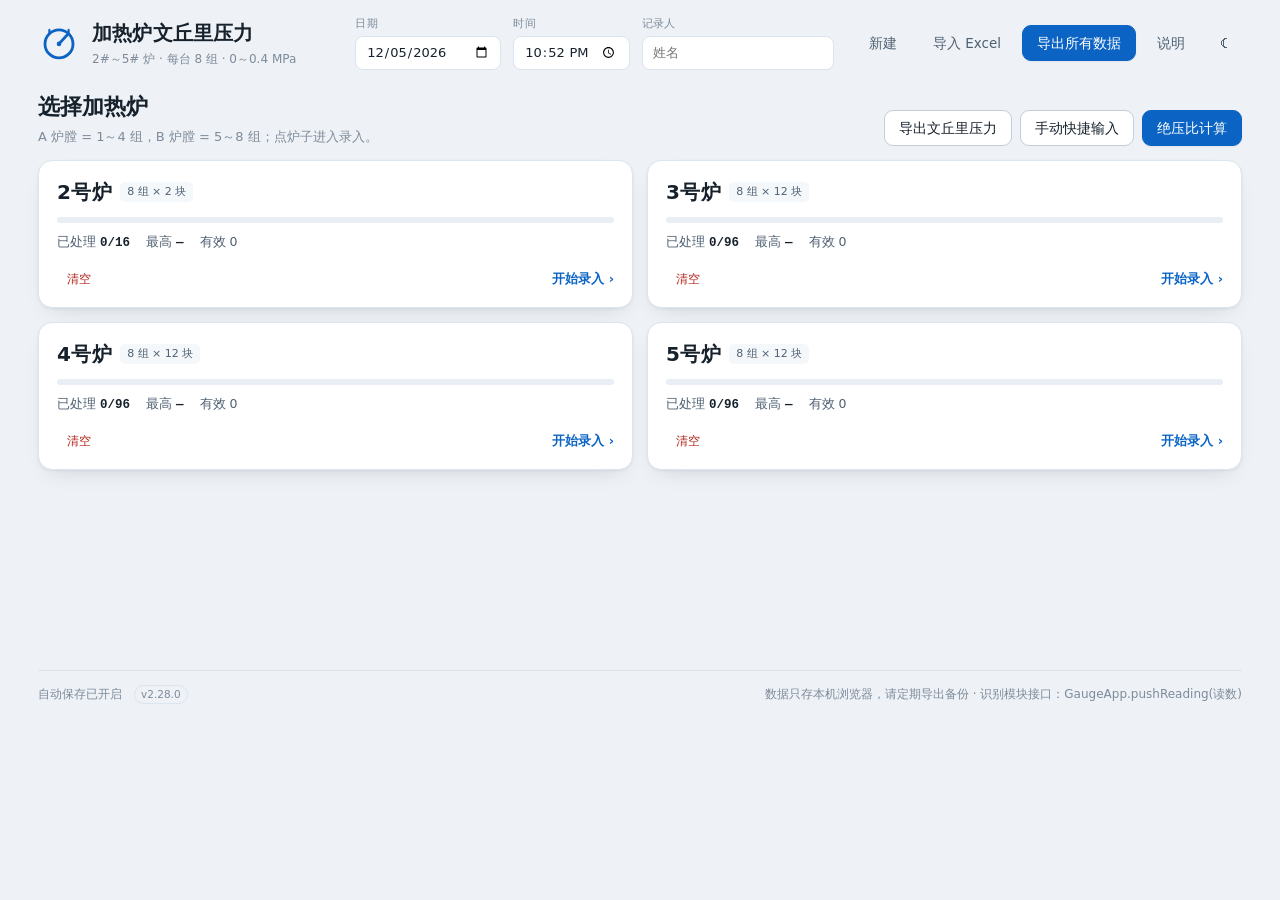
==== index.html @ 60aae608 "fix: 导出和绝压比只包含勾选炉子" ====
<!doctype html>
<html lang="zh-CN" data-theme="light">
<head>
<meta charset="utf-8">
<meta name="viewport" content="width=device-width, initial-scale=1, viewport-fit=cover">
<meta name="color-scheme" content="light dark">
<meta name="theme-color" content="#0b64c4">
<meta name="mobile-web-app-capable" content="yes">
<meta name="apple-mobile-web-app-capable" content="yes">
<meta name="apple-mobile-web-app-status-bar-style" content="default">
<meta name="apple-mobile-web-app-title" content="读表">
<title>加热炉文丘里压力 · 快捷读数</title>
<link rel="icon" href="data:image/svg+xml,%3Csvg xmlns='http://www.w3.org/2000/svg' viewBox='0 0 48 48'%3E%3Ccircle cx='24' cy='25' r='16' fill='%23f4f7fb' stroke='%230b64c4' stroke-width='3'/%3E%3Cpath d='M24 25l9-11' stroke='%230b64c4' stroke-width='3' stroke-linecap='round'/%3E%3Ccircle cx='24' cy='25' r='2.6' fill='%230b64c4'/%3E%3C/svg%3E">
<link rel="manifest" href="manifest.webmanifest">
<link rel="apple-touch-icon" href="icons/apple-touch-icon.png">
<script>
window.addEventListener('beforeinstallprompt', function (e) {
  e.preventDefault();
  window.__hvpInstallPrompt = e;
});
</script>
<link rel="stylesheet" href="assets/styles.css?v=2.28.0">
</head>
<body>

<div class="app-shell">

  <header class="topbar">
    <div class="brand">
      <svg class="brand-mark" viewBox="0 0 48 48" aria-hidden="true">
        <circle cx="24" cy="25" r="16" fill="none" stroke="currentColor" stroke-width="3.2"/>
        <path d="M24 25 L33.5 14.5" stroke="currentColor" stroke-width="3.2" stroke-linecap="round"/>
        <circle cx="24" cy="25" r="2.6" fill="currentColor"/>
        <path d="M13 9 v4 M35 9 v4" stroke="currentColor" stroke-width="2.4" stroke-linecap="round"/>
      </svg>
      <div class="brand-text">
        <h1>加热炉文丘里压力</h1>
        <p class="brand-sub">2#～5# 炉 · 每台 8 组 · 0～0.4 MPa</p>
      </div>
    </div>

    <div class="meta-fields">
      <label class="field">
        <span>日期</span>
        <input id="metaDate" type="date">
      </label>
      <label class="field">
        <span>时间</span>
        <input id="metaTime" type="time">
      </label>
      <label class="field">
        <span>记录人</span>
        <input id="metaOperator" type="text" placeholder="姓名" maxlength="40" autocomplete="off">
      </label>
    </div>

    <div class="topbar-actions">
      <button class="btn ghost" id="btnNew" type="button">新建</button>
      <button class="btn ghost" id="btnImport" type="button">导入 Excel</button>
      <button class="btn primary" id="btnExport" type="button">导出所有数据</button>
      <button class="btn ghost" id="btnHelp" type="button">说明</button>
      <button class="icon-btn" id="btnTheme" type="button" title="切换深色/浅色">☾</button>
    </div>
  </header>

  <main id="view" class="view"></main>

  <footer class="foot">
    <span id="saveHint">自动保存已开启</span>
    <span class="foot-version" id="appVersion">v2.28.0</span>
    <span class="foot-note">数据只存本机浏览器，请定期导出备份 · 识别模块接口：GaugeApp.pushReading(读数)</span>
  </footer>

</div>

<div id="toasts" class="toasts" aria-live="polite"></div>

<!-- 导出文丘里压力（方式1） -->
<dialog id="dlgExport" class="dialog dialog-wide">
  <form method="dialog">
    <header class="dialog-head">
      <h2>导出文丘里压力</h2>
      <button class="icon-btn" type="button" data-close="dlgExport" aria-label="关闭">✕</button>
    </header>
    <div class="dialog-body">
      <p class="hint" id="exportHint"></p>
      <pre class="export-preview" id="exportPreview" tabindex="-1" autofocus></pre>
      <p class="hint" id="exportNote"></p>
    </div>
    <footer class="dialog-foot">
      <button class="btn ghost left" type="button" id="btnOpenRatio">绝压比计算 ›</button>
      <button class="btn" type="button" id="btnCopyExport">复制</button>
      <button class="btn primary" type="button" id="btnDownloadExport">下载 .txt</button>
    </footer>
  </form>
</dialog>

<!-- 导出所有数据 -->
<dialog id="dlgExportAll" class="dialog dialog-wide">
  <form method="dialog">
    <header class="dialog-head">
      <h2>导出所有数据</h2>
      <button class="icon-btn" type="button" data-close="dlgExportAll" aria-label="关闭">✕</button>
    </header>
    <div class="dialog-body">
      <p class="hint">Excel 文件（.xlsx）：所有数据在一张表，每台炉一块、一组一行；组最高值加粗、剔除读数划线；每台炉附 A/B 集合管压力，最大绝压比注明第几组第几块。</p>
      <div id="exportAllSummary" class="export-summary" tabindex="-1" autofocus></div>
      <p class="hint" id="exportAllNote"></p>
    </div>
    <footer class="dialog-foot">
      <button class="btn ghost left" type="button" id="btnExportAllRatio">绝压比计算 ›</button>
      <button class="btn" type="button" data-close="dlgExportAll">关闭</button>
      <button class="btn primary" type="button" id="btnDownloadExportAll">下载 .xlsx</button>
    </footer>
  </form>
</dialog>

<!-- 识别结果填入 -->
<dialog id="dlgFill" class="dialog">
  <form method="dialog">
    <header class="dialog-head">
      <h2 id="fillTitle">识别结果填入</h2>
      <button class="icon-btn" type="button" data-close="dlgFill" aria-label="关闭">✕</button>
    </header>
    <div class="dialog-body">
      <p class="hint">识别模块每识别到一个读数，会自动填入下一个空位。这里也可以手动粘贴一批识别结果：每行一个，或用空格 / 逗号分隔。</p>
      <textarea id="fillText" class="textarea" rows="7" spellcheck="false" placeholder="0.170&#10;0.148&#10;0.148"></textarea>
      <label class="check"><input type="checkbox" id="fillAdvance" checked> 本组填满后自动进入下一组</label>
    </div>
    <footer class="dialog-foot">
      <button class="btn" type="button" data-close="dlgFill">取消</button>
      <button class="btn primary" type="button" id="btnFill">填入</button>
    </footer>
  </form>
</dialog>

<!-- 说明 -->
<dialog id="dlgHelp" class="dialog">
  <form method="dialog">
    <header class="dialog-head">
      <h2>使用说明</h2>
      <button class="icon-btn" type="button" data-close="dlgHelp" aria-label="关闭">✕</button>
    </header>
    <div class="dialog-body help-body">
      <h3>流程</h3>
      <ul>
        <li>顶部填日期、时间、记录人；首页选炉子（2# / 3# / 4# / 5#）→ 逐组录入 → 「下一组」→「完成本炉」回主界面。</li>
        <li>2#～5# 炉都录完后，回主界面点「<b>绝压比计算</b>」，填集合管压力生成方式2。</li>
        <li>每台炉卡片左下角有「<b>清空</b>」，只清空这一台炉的读数。</li>
        <li>每台炉 8 组：<b>第 1～4 组 = A 炉膛</b>，<b>第 5～8 组 = B 炉膛</b>。右上角可切换「整台 / A炉膛 / B炉膛」，只测半台时选 A 或 B。</li>
        <li>2号炉每组 2 块表（每行一组）；3/4/5号炉每组 12 块表（每行 6 块，两行一组）。</li>
      </ul>
      <h3>录入</h3>
      <ul>
        <li>单炉页隐藏顶部栏：第一行只显示炉号和炉膛选择，第二行是加宽的返回主界面按钮；手机从页面中间向右划也能返回。</li>
        <li>单炉页主区域是相机实时画面；手机浏览器需要 HTTPS，没权限时点「打开相机」重试。</li>
        <li>进炉子页默认暂停，点中间大按钮「开始识别」后才接收识别读数；再点变成「暂停识别」。</li>
        <li>指定起点：点下面组内任意一块表，再点「开始识别」，就从这块开始；识别中点击某格会自动暂停。</li>
        <li>「上一组 / 下一组」在大按钮两侧；下一行是「跳过（送检）」和「剔除本块」。</li>
        <li><b>日常快捷更新（视觉识别备用）</b>：首页「手动快捷输入」→ 导入页粘贴方式1并解析，或「不导入，直接手动」→ 选炉页始终显示全部 2/3/4/5 号炉，每台有「导出/算绝压比」勾选框和整台/A/B 范围，未勾选不应用、不导出、不进绝压比，没输入行不写入；已导入的正常显示、未导入的虚线显示但也能点 → 单炉页一次改一组，顶部始终可选「整台/A炉膛/B炉膛」，点「下一组」；选炉页应用按钮下方有「导出文丘里压力」「返回主界面」「计算绝压比」；未导入的每组默认 1#、第一组 0.000，没改过的组跟随最近改过的那组；导入半台切整台时，空白组也跟随最近改过的组，被跟随的组会写回；位号和读数用大箭头调，位号旁有滑杆可快速拖动，位号到 1# 按↓回最大，读数到 0.000 按↓按位循环（千分位 0→9 等）；可开「反向输入」；最后「应用到本炉」。只更新最高表，其他表读数保留。</li>
        <li>点格子输入读数；<b>回车</b>跳到下一块，<b>方向键</b>按位置跳格，<b>X</b> 剔除当前读数，<b>Esc</b> 退出输入框。</li>
        <li>读数支持全角数字、带单位（0.170 MPa）、逗号小数点。</li>
        <li>识别模块识别到一个读数就调用一次 <code>GaugeApp.pushReading(0.170)</code>，会顺序填入当前识别位置；也可以点「识别填入」粘贴一批结果。</li>
        <li>「剔除」的读数不参与最高值，原始值仍保留在本机 JSON 中。</li>
        <li><b>表被送检</b>：点「跳过（送检）」或格子右下「送」，该表标记为送检，不参与最高值/绝压比；点「送」可恢复。</li>
        <li><b>反向读取</b>：点底部的「方向：正序/倒序」，整台炉按 组8→1、组内 12#→1# 识别。</li>
        <li><b>现场排表/换表</b>：点「暂停识别」，换好表后点下面那一块表，再点「开始识别」，就从这块开始。</li>
      </ul>
      <h3>绝压比计算</h3>
      <ul>
        <li>正常流程：先把所有炉子的文丘里读数录完，再去操作室看集合管压力。</li>
        <li>主界面点「绝压比计算」，会自动载入当前读数；也可以粘贴方式1文本（老记录/别人发来的）。</li>
        <li>粘贴的炉膛标题支持简写：<code>4号炉A</code>、<code>4号炉 A</code>、<code>4号炉A炉膛</code>、<code>4号炉B侧</code> 都能识别。</li>
        <li>A、B 炉膛各填一个集合管压力（MPa）；绝压比 =（单炉膛最高 + 大气压）/（集合管压力 + 大气压），大气压取 <b>0.1 MPa</b>。</li>
        <li>两个炉膛取较大者作为「最大绝压比」，并标出最高读数所在的组，生成方式2。</li>
      </ul>
      <h3>导出</h3>
      <ul>
        <li><b>导出文丘里压力（方式1）</b>：每台炉一个标题（半台带 A/B炉膛），每组一行「最高值表号 最高值」。</li>
        <li><b>导出所有数据</b>（顶栏）：Excel（.xlsx），所有数据一张表，每台炉一块、一组一行；组最高值加粗、剔除划线、送检写「送检」；每台炉附 A/B 集合管压力，最大绝压比注明第几组第几块。</li>
        <li><b>方式2</b>：在「绝压比计算」页面生成，①～⑧ 圈号 + &lt;表号&gt;读数 + A/B集合管压力，最后一行「最大绝压比 ⑤ 0.84375」。</li>
        <li>只导出有读数的炉子；空组在方式1里显示为 <code>- -</code>。</li>
      </ul>
      <h3>安装到桌面</h3>
      <ul>
        <li>手机 Chrome 打开线上地址 <code>https://hanhaicangnan99.github.io/heater-venturi-reader/</code>，点首页「安装到桌面」，或浏览器右上角 ⋮ → 安装应用 / 添加到主屏幕。</li>
        <li>iPhone / iPad 用 Safari 打开，点底部分享按钮 → 添加到主屏幕。</li>
        <li>装好后桌面出现「读表」图标，全屏打开、没有地址栏；页面已缓存，断网也能打开已缓存部分。</li>
      </ul>
      <h3>手机打开</h3>
      <ul>
        <li>手机只传一个文件：用 <code>读表软件_手机版.html</code>，CSS/JS 已内联；只传 <code>index.html</code> 会缺 <code>js/</code>、<code>assets/</code>，页面会空白或没样式。</li>
        <li>直接打开本地文件时，录入、导入导出、绝压比计算都能用；手机浏览器不允许 <code>file://</code> 调用摄像头。</li>
        <li>要实时相机：页面必须在 <code>https://</code> 开头的网址下；<code>file://</code> 和 <code>http://192.168…</code> 都不允许调用摄像头。可把单文件放到 GitHub Pages / Netlify / 公司 HTTPS 服务器，或用 App 包壳；不要用微信/QQ 的文件预览打开。</li>
        <li>如果还显示旧界面：打开 <code>https://hanhaicangnan99.github.io/heater-venturi-reader/?v=2.28.0</code> 一次，或清除站点缓存；页脚会显示当前版本 <code>v2.28.0</code>。</li>
      </ul>
      <h3>数据</h3>
      <ul>
        <li>每次修改自动保存在本机浏览器；换电脑/清缓存前请「导出所有数据」Excel 或「导出文丘里压力」文本备份。</li>
        <li>「导入 Excel」可把导出的 .xlsx 读回来，恢复读数、剔除、送检、集合管压力和日期时间；旧 JSON 备份也兼容。</li>
        <li>整个页面离线运行，不上传任何数据。</li>
      </ul>
    </div>
    <footer class="dialog-foot">
      <button class="btn primary" type="button" data-close="dlgHelp">知道了</button>
    </footer>
  </form>
</dialog>

<input type="file" id="fileInput" accept=".xlsx,application/vnd.openxmlformats-officedocument.spreadsheetml.sheet,.json,application/json" hidden>

<script src="js/core.js?v=2.28.0"></script>
<script src="js/xlsx-lite.js?v=2.28.0"></script>
<script src="js/xlsx-read.js?v=2.28.0"></script>
<script src="js/app.js?v=2.28.0"></script>
</body>
</html>
---- assets/styles.css ----
/* ==========================================================================
   加热炉文丘里压力 · 样式
   浅色 / 深色、桌面 / 手机
   ========================================================================== */

:root {
  --bg: #eef1f5;
  --surface: #ffffff;
  --surface-2: #f5f8fb;
  --surface-3: #e9eef4;
  --line: #dce4ed;
  --line-strong: #c3cedb;
  --text: #16212c;
  --text-2: #4f6072;
  --muted: #7d8b9b;
  --brand: #0b64c4;
  --brand-dark: #0954a6;
  --brand-weak: #e8f1fc;
  --brand-ring: rgba(11, 100, 196, .18);
  --ok: #0f7a4d;
  --ok-weak: #e6f5ee;
  --warn: #a85a00;
  --warn-weak: #fdf1de;
  --danger: #b3261e;
  --danger-weak: #fdecea;
  --ex: #8b97a5;
  --shadow-sm: 0 1px 2px rgba(16, 32, 48, .05);
  --shadow: 0 1px 3px rgba(16, 32, 48, .06), 0 10px 24px -12px rgba(16, 32, 48, .16);
  --mono: ui-monospace, "Cascadia Mono", "SFMono-Regular", Consolas, "Liberation Mono", monospace;
  --sans: "Microsoft YaHei", "PingFang SC", "Hiragino Sans GB", "Noto Sans SC",
    "Source Han Sans SC", system-ui, -apple-system, "Segoe UI", Roboto, sans-serif;
}

[data-theme="dark"] {
  --bg: #0e151e;
  --surface: #172029;
  --surface-2: #1c2733;
  --surface-3: #22303f;
  --line: #2a3846;
  --line-strong: #3b4c5e;
  --text: #e8eef5;
  --text-2: #a9b8c8;
  --muted: #7f8fa2;
  --brand: #4a9bf0;
  --brand-dark: #2f86e0;
  --brand-weak: #16283c;
  --brand-ring: rgba(74, 155, 240, .25);
  --ok: #3ec28a;
  --ok-weak: #12301f;
  --warn: #f0a94a;
  --warn-weak: #33250f;
  --danger: #f06a60;
  --danger-weak: #361715;
  --ex: #6f7d8c;
  --shadow-sm: 0 1px 2px rgba(0, 0, 0, .3);
  --shadow: 0 1px 3px rgba(0, 0, 0, .4);
  color-scheme: dark;
}

* { box-sizing: border-box; }

html, body { margin: 0; padding: 0; }

body {
  background: var(--bg);
  color: var(--text);
  font-family: var(--sans);
  font-size: 14px;
  line-height: 1.5;
  -webkit-font-smoothing: antialiased;
}

[hidden] { display: none !important; }

:focus-visible { outline: 2px solid var(--brand); outline-offset: 2px; }

.app-shell {
  max-width: 1240px;
  margin: 0 auto;
  padding: 14px 18px 32px;
}

/* ---------------------------------------------------------------- 顶部 */

.topbar {
  display: flex;
  align-items: center;
  gap: 20px;
  flex-wrap: wrap;
  padding: 2px 0 14px;
}

.brand { display: flex; align-items: center; gap: 12px; }

.brand-mark { width: 42px; height: 42px; color: var(--brand); flex: none; }

.brand-text h1 {
  margin: 0;
  font-size: 20px;
  font-weight: 700;
  letter-spacing: .01em;
}

.brand-sub { margin: 2px 0 0; font-size: 12px; color: var(--muted); }

.meta-fields {
  display: flex;
  align-items: flex-end;
  gap: 12px;
  flex-wrap: wrap;
  margin-left: auto;
}

.field { display: flex; flex-direction: column; gap: 3px; min-width: 0; }

.field > span { font-size: 11px; color: var(--muted); letter-spacing: .02em; }

.field > input,
.field > select,
.field > textarea {
  height: 34px;
  padding: 0 10px;
  border: 1px solid var(--line);
  border-radius: 8px;
  background: var(--surface);
  color: var(--text);
  font: inherit;
  font-size: 13px;
  min-width: 0;
}

.field > input:focus,
.field > select:focus,
.field > textarea:focus {
  outline: none;
  border-color: var(--brand);
  box-shadow: 0 0 0 3px var(--brand-ring);
}

.topbar-actions { display: flex; align-items: center; gap: 6px; }

/* ---------------------------------------------------------------- 按钮 */

.btn {
  display: inline-flex;
  align-items: center;
  justify-content: center;
  gap: 6px;
  height: 36px;
  padding: 0 14px;
  border: 1px solid var(--line-strong);
  border-radius: 9px;
  background: var(--surface);
  color: var(--text);
  font: inherit;
  font-size: 13.5px;
  font-weight: 500;
  cursor: pointer;
  white-space: nowrap;
  transition: border-color .12s, background .12s, color .12s, transform .06s;
}

.btn:hover { border-color: var(--brand); color: var(--brand); }
.btn:active { transform: translateY(1px); }
.btn:disabled { opacity: .45; cursor: not-allowed; transform: none; }
.btn:disabled:hover { border-color: var(--line-strong); color: var(--text); }

.btn.primary {
  background: var(--brand);
  border-color: var(--brand);
  color: #fff;
  box-shadow: var(--shadow-sm);
}

.btn.primary:hover { background: var(--brand-dark); border-color: var(--brand-dark); color: #fff; }

.btn.ghost { border-color: transparent; background: transparent; color: var(--text-2); }

.btn.ghost:hover { background: var(--surface-2); color: var(--brand); }

.btn.install-btn { border-color: var(--brand); color: var(--brand); font-weight: 600; }

.btn.install-btn:hover { background: var(--brand-weak); border-color: var(--brand); color: var(--brand); }

.btn.danger-text { color: var(--danger); }
.btn.danger-text:hover { border-color: var(--danger); color: var(--danger); }

.btn.sm { height: 28px; padding: 0 9px; font-size: 12px; border-radius: 7px; }

.icon-btn {
  width: 36px;
  height: 36px;
  display: inline-flex;
  align-items: center;
  justify-content: center;
  border: 1px solid transparent;
  border-radius: 9px;
  background: transparent;
  color: var(--text-2);
  font-size: 16px;
  cursor: pointer;
}

.icon-btn:hover { background: var(--surface-2); color: var(--brand); }

/* ---------------------------------------------------------------- 页面标题 */

.view { min-height: 62vh; }

.file-warning {
  display: flex;
  align-items: flex-start;
  gap: 10px;
  flex-wrap: wrap;
  margin: 4px 0 14px;
  padding: 10px 12px;
  border: 1px solid #e6c46a;
  border-radius: 10px;
  background: #fff8e1;
  color: #6b4e00;
  font-size: 12.5px;
  line-height: 1.6;
}

.file-warning strong { flex: none; }

[data-theme="dark"] .file-warning {
  border-color: #6b5a25;
  background: #2a2415;
  color: #e8d79a;
}

.page-head {
  display: flex;
  align-items: flex-end;
  justify-content: space-between;
  gap: 14px;
  flex-wrap: wrap;
  margin: 6px 0 14px;
}

.page-title { margin: 0; font-size: 22px; font-weight: 700; }

.page-sub { margin: 4px 0 0; font-size: 13px; color: var(--muted); }

.page-actions { display: flex; gap: 8px; flex-wrap: wrap; justify-content: flex-end; }

.hint-line {
  margin: 14px 0 0;
  font-size: 12.5px;
  color: var(--muted);
  line-height: 1.7;
}

/* ---------------------------------------------------------------- 手动快捷输入 */

.quick-paste {
  margin: 0 0 14px;
  padding: 12px;
  border: 1px solid var(--line);
  border-radius: 12px;
  background: var(--surface);
}

.quick-paste-head {
  display: flex;
  align-items: baseline;
  gap: 10px;
  flex-wrap: wrap;
  margin-bottom: 8px;
}

.quick-paste-head strong { font-size: 14px; }

.quick-text {
  width: 100%;
  min-height: 132px;
  resize: vertical;
  padding: 10px 12px;
  border: 1px solid var(--line-strong);
  border-radius: 9px;
  background: var(--surface-2);
  color: var(--text);
  font-family: var(--mono);
  font-size: 13px;
  line-height: 1.6;
}

.quick-text:focus { outline: 2px solid var(--brand-ring); border-color: var(--brand); }

.quick-paste-actions {
  display: flex;
  gap: 8px;
  flex-wrap: wrap;
  margin-top: 8px;
}

.quick-issues {
  margin: 0 0 12px;
  padding: 10px 12px;
  border: 1px solid var(--line);
  border-radius: 10px;
  background: var(--surface);
}

.quick-issue {
  font-size: 12.5px;
  line-height: 1.7;
  color: var(--text-2);
}

.quick-issue + .quick-issue { margin-top: 4px; }

.quick-issue.error { color: var(--danger); }

.quick-issue.warn { color: #8a5a00; }

[data-theme="dark"] .quick-issue.warn { color: #e8c16a; }

.quick-success {
  margin: 0 0 12px;
  padding: 9px 12px;
  border: 1px solid var(--ok);
  border-radius: 10px;
  color: var(--ok);
  background: var(--ok-weak);
  font-size: 13px;
}

.quick-empty {
  padding: 28px 12px;
  text-align: center;
  color: var(--muted);
  font-size: 13px;
}

.quick-furnace {
  margin: 0 0 14px;
  padding: 12px;
  border: 1px solid var(--line);
  border-radius: 12px;
  background: var(--surface);
}

.quick-f-head {
  display: flex;
  align-items: center;
  gap: 10px;
  flex-wrap: wrap;
}

.quick-f-head h3 { margin: 0; font-size: 17px; }

.quick-f-head .tag { margin-left: auto; }

.quick-f-head .seg { margin-left: auto; }

.quick-groups {
  display: grid;
  grid-template-columns: repeat(2, minmax(0, 1fr));
  gap: 10px;
  margin-top: 10px;
}

.quick-group {
  min-width: 0;
  padding: 10px;
  border: 1px solid var(--line);
  border-radius: 10px;
  background: var(--surface-2);
}

.quick-group-head {
  display: flex;
  align-items: center;
  justify-content: space-between;
  gap: 8px;
  margin-bottom: 6px;
}

.quick-group-head strong { font-size: 13px; }

.quick-group-head .tag.small {
  margin: 0;
  padding: 1px 6px;
  font-size: 10.5px;
}

.quick-editors {
  display: flex;
  align-items: flex-end;
  justify-content: space-between;
  gap: 12px;
}

.quick-field {
  display: flex;
  flex-direction: column;
  align-items: center;
  gap: 4px;
}

.quick-label {
  font-size: 10.5px;
  color: var(--muted);
  white-space: nowrap;
}

.quick-gauge {
  display: flex;
  flex-direction: column;
  align-items: center;
  gap: 1px;
}

.quick-gauge-value {
  min-width: 48px;
  text-align: center;
  font-size: 22px;
  font-variant-numeric: tabular-nums;
  line-height: 1.15;
}

.quick-gauge-value.is-empty { color: var(--muted); }

.quick-gauge-row {
  display: flex;
  align-items: center;
  gap: 10px;
}

.quick-gauge-slider-wrap {
  display: flex;
  flex-direction: column;
  align-items: center;
  gap: 1px;
}

.quick-gauge-slider {
  width: 110px;
  height: 24px;
  accent-color: var(--brand);
  cursor: pointer;
  touch-action: pan-y;
}

.quick-gauge-scale {
  display: flex;
  justify-content: space-between;
  width: 100%;
  color: var(--muted);
  font-size: 9px;
}

.qstep {
  display: inline-flex;
  align-items: center;
  justify-content: center;
  width: 34px;
  height: 24px;
  padding: 0;
  border: 1px solid var(--line-strong);
  border-radius: 5px;
  background: var(--surface);
  color: var(--brand);
  font-size: 11px;
  line-height: 1;
  cursor: pointer;
  touch-action: manipulation;
}

.qstep:hover { background: var(--brand-weak); border-color: var(--brand); }

.quick-digits {
  display: flex;
  align-items: flex-start;
  gap: 5px;
}

.quick-int {
  padding-top: 22px;
  font-size: 20px;
  font-variant-numeric: tabular-nums;
}

.q-digit {
  display: flex;
  flex-direction: column;
  align-items: center;
  gap: 1px;
}

.q-digit strong {
  width: 22px;
  text-align: center;
  font-size: 23px;
  font-variant-numeric: tabular-nums;
  line-height: 1.15;
}

.q-digit.is-empty strong { color: var(--muted); }

.q-digit .qstep { width: 30px; height: 22px; font-size: 10px; }

.q-digit-label {
  margin-top: 1px;
  font-size: 9.5px;
  color: var(--muted);
  white-space: nowrap;
}

.quick-apply {
  display: flex;
  align-items: center;
  justify-content: flex-end;
  gap: 12px;
  flex-wrap: wrap;
  margin: 16px 0 0;
  padding: 12px;
  border: 1px solid var(--line);
  border-radius: 12px;
  background: var(--surface);
}

.quick-apply-hint {
  flex: 1;
  min-width: 220px;
  font-size: 12px;
  color: var(--muted);
}

.quick-select-footer {
  display: flex;
  justify-content: flex-end;
  gap: 8px;
  flex-wrap: wrap;
  margin-top: 10px;
}

@media (max-width: 640px) {
  .quick-select-footer .btn { flex: 1; }
}

.quick-select-grid {
  display: grid;
  grid-template-columns: repeat(2, minmax(0, 1fr));
  gap: 12px;
  margin: 0 0 14px;
}

.quick-select-card {
  position: relative;
  padding: 14px 14px 46px;
  border: 1px solid var(--line);
  border-radius: 12px;
  background: var(--surface);
  cursor: pointer;
  transition: border-color .15s, box-shadow .15s;
}

.quick-select-card:hover,
.quick-select-card:focus-visible {
  border-color: var(--brand);
  box-shadow: 0 0 0 3px var(--brand-ring);
  outline: none;
}

.quick-select-card.is-empty {
  border-style: dashed;
  background: var(--surface-2);
}

.quick-select-card.is-empty .fc-go { color: var(--muted); }

.quick-select-head {
  display: flex;
  align-items: center;
  gap: 8px;
  flex-wrap: wrap;
}

.quick-select-head h3 { margin: 0; font-size: 20px; }

.quick-select-sub {
  margin: 6px 0 0;
  font-size: 12px;
  color: var(--muted);
}

.quick-select-controls {
  display: flex;
  align-items: center;
  gap: 8px;
  flex-wrap: wrap;
  margin-top: 8px;
  padding-right: 78px;
}

.quick-select-toggle {
  display: inline-flex;
  align-items: center;
  gap: 5px;
  font-size: 12px;
  color: var(--text-2);
  cursor: pointer;
}

.quick-select-check {
  width: 17px;
  height: 17px;
  accent-color: var(--brand);
  cursor: pointer;
}

.quick-select-controls .seg { margin-left: auto; }

.quick-select-card .fc-go {
  position: absolute;
  right: 14px;
  bottom: 12px;
  color: var(--brand);
  font-size: 13px;
  font-weight: 600;
}

.quick-furnace-bar {
  display: flex;
  align-items: center;
  justify-content: space-between;
  gap: 12px;
  flex-wrap: wrap;
  max-width: 760px;
  margin: 0 auto 12px;
  padding: 10px 12px;
  border: 1px solid var(--line);
  border-radius: 12px;
  background: var(--surface);
}

.quick-progress strong { font-size: 17px; }

.quick-progress span { font-size: 12px; color: var(--muted); }

.quick-bar-actions {
  display: flex;
  align-items: center;
  gap: 8px;
  flex-wrap: wrap;
}

.quick-bar-actions .tag { margin: 0; }

.quick-reverse.active {
  border-color: var(--brand);
  color: var(--brand);
  background: var(--brand-weak);
}

.quick-single-wrap {
  max-width: 760px;
  margin: 0 auto;
}

.quick-default-hint {
  max-width: 760px;
  margin: 0 auto 10px;
  padding: 8px 12px;
  border: 1px dashed var(--line-strong);
  border-radius: 9px;
  background: var(--surface-2);
  color: var(--muted);
  font-size: 12px;
  line-height: 1.6;
}

.quick-group-single {
  padding: 20px;
  min-height: 220px;
}

.quick-group-single .quick-group-head { margin-bottom: 14px; }

.quick-group-single .quick-group-head strong { font-size: 20px; }

.quick-group-single .quick-group-head .tag.small {
  padding: 2px 9px;
  font-size: 12px;
}

.quick-group-single .quick-editors {
  gap: 24px;
  justify-content: space-around;
  align-items: center;
}

.quick-group-single .quick-label { font-size: 13px; }

.quick-group-single .quick-gauge-value {
  min-width: 100px;
  font-size: 52px;
}

.quick-group-single .quick-gauge-slider {
  width: 140px;
  height: 30px;
}

.quick-group-single .qstep {
  width: 46px;
  height: 36px;
  border-radius: 7px;
  font-size: 16px;
}

.quick-group-single .q-digit .qstep {
  width: 42px;
  height: 32px;
  font-size: 14px;
}

.quick-group-single .q-digit strong {
  width: 36px;
  font-size: 48px;
}

.quick-group-single .quick-int {
  padding-top: 34px;
  font-size: 40px;
}

.quick-group-single .q-digit-label {
  margin-top: 3px;
  font-size: 11.5px;
}

.quick-nav {
  display: flex;
  gap: 10px;
  max-width: 760px;
  margin: 14px auto 0;
}

.quick-nav .btn {
  flex: 1;
  height: 46px;
  font-size: 15px;
}

.quick-nav .btn[disabled] {
  opacity: .4;
  cursor: not-allowed;
}

.quick-nav-hint {
  max-width: 760px;
  margin: 8px auto 0;
  text-align: center;
  font-size: 12px;
  color: var(--muted);
}

.quick-furnace-apply {
  display: flex;
  align-items: center;
  justify-content: flex-end;
  gap: 10px;
  flex-wrap: wrap;
  max-width: 760px;
  margin: 16px auto 0;
  padding: 12px;
  border: 1px solid var(--line);
  border-radius: 12px;
  background: var(--surface);
}

@media (max-width: 760px) {
  .quick-groups { grid-template-columns: 1fr; }
  .quick-editors { gap: 10px; }
  .quick-apply { justify-content: stretch; }
  .quick-apply .btn { flex: 1; }
  .quick-select-grid { grid-template-columns: 1fr; }
  .quick-furnace-bar {
    flex-direction: column;
    align-items: stretch;
  }
  .quick-bar-actions { justify-content: space-between; }
  .quick-group-single { padding: 14px; }
  .quick-group-single .quick-editors { gap: 12px; }
  .quick-group-single .quick-gauge-value { font-size: 44px; min-width: 80px; }
  .quick-group-single .quick-gauge-slider { width: 100px; height: 28px; }
  .quick-group-single .quick-gauge-row { gap: 4px; flex-direction: column; }
  .quick-group-single .q-digit strong { width: 30px; font-size: 42px; }
  .quick-group-single .quick-int { padding-top: 30px; font-size: 34px; }
  .quick-group-single .qstep { width: 40px; height: 32px; font-size: 14px; }
  .quick-group-single .q-digit .qstep { width: 36px; height: 29px; font-size: 12px; }
  .quick-furnace-apply { justify-content: stretch; }
  .quick-furnace-apply .btn { flex: 1; }
}

@media (max-width: 380px) {
  .qstep { width: 30px; height: 23px; }
  .q-digit .qstep { width: 27px; height: 21px; }
  .q-digit strong { width: 20px; font-size: 21px; }
  .quick-int { font-size: 18px; }
  .quick-gauge-value { font-size: 20px; }
  .quick-group-single .quick-gauge-value { font-size: 38px; min-width: 70px; }
  .quick-group-single .quick-gauge-slider { width: 78px; height: 26px; }
  .quick-group-single .q-digit strong { width: 26px; font-size: 38px; }
  .quick-group-single .quick-int { padding-top: 26px; font-size: 30px; }
  .quick-group-single .qstep { width: 34px; height: 29px; }
  .quick-group-single .q-digit .qstep { width: 31px; height: 26px; }
}

/* ---------------------------------------------------------------- 指标 */

.kpis {
  display: grid;
  grid-template-columns: repeat(3, minmax(0, 1fr));
  gap: 12px;
  margin-bottom: 16px;
}

.kpi {
  display: flex;
  flex-direction: column;
  gap: 2px;
  padding: 13px 16px;
  border: 1px solid var(--line);
  border-radius: 12px;
  background: var(--surface);
  box-shadow: var(--shadow-sm);
}

.kpi-label { font-size: 12px; color: var(--muted); }

.kpi-value {
  font-family: var(--mono);
  font-size: 24px;
  font-weight: 700;
  line-height: 1.25;
  font-variant-numeric: tabular-nums;
}

.kpi-sub { font-size: 11.5px; color: var(--muted); }

/* ---------------------------------------------------------------- 炉子卡片 */

.furnace-grid {
  display: grid;
  grid-template-columns: repeat(2, minmax(0, 1fr));
  gap: 14px;
}

.furnace-card {
  position: relative;
  display: flex;
  flex-direction: column;
  gap: 10px;
  padding: 16px 18px 14px;
  border: 1px solid var(--line);
  border-radius: 14px;
  background: var(--surface);
  box-shadow: var(--shadow);
  cursor: pointer;
  transition: border-color .12s, transform .12s;
}

.furnace-card:hover { border-color: var(--brand); transform: translateY(-1px); }
.furnace-card:focus-visible { outline: 2px solid var(--brand); outline-offset: 2px; }

.furnace-card.done { border-color: rgba(15, 122, 77, .35); }

.fc-top { display: flex; align-items: center; gap: 8px; flex-wrap: wrap; }

.fc-title { font-size: 20px; letter-spacing: .02em; }

.tag {
  display: inline-flex;
  align-items: center;
  height: 20px;
  padding: 0 7px;
  border-radius: 5px;
  background: var(--surface-2);
  color: var(--text-2);
  font-size: 11px;
  white-space: nowrap;
}

.tag.side { background: var(--brand-weak); color: var(--brand); }
.tag.ok { background: var(--ok-weak); color: var(--ok); }

.fc-bar {
  height: 6px;
  border-radius: 3px;
  background: var(--surface-3);
  overflow: hidden;
}

.fc-bar > span {
  display: block;
  height: 100%;
  border-radius: 3px;
  background: linear-gradient(90deg, var(--brand), #4a9bf0);
  transition: width .3s ease;
}

.fc-stats {
  display: flex;
  gap: 16px;
  flex-wrap: wrap;
  font-size: 12.5px;
  color: var(--text-2);
}

.fc-stats b {
  font-family: var(--mono);
  color: var(--text);
  font-variant-numeric: tabular-nums;
}

.fc-ratio { font-size: 12px; color: var(--warn); }

.fc-actions {
  display: flex;
  align-items: center;
  justify-content: space-between;
  gap: 8px;
  margin-top: 2px;
}

.fc-clear { color: var(--danger); }

.fc-go {
  font-size: 13px;
  color: var(--brand);
  font-weight: 600;
}

/* ---------------------------------------------------------------- 单炉页头 */

.furnace-head {
  display: flex;
  align-items: center;
  gap: 12px;
  flex-wrap: wrap;
  padding: 4px 0 12px;
  margin-bottom: 12px;
  border-bottom: 1px solid var(--line);
}

.furnace-head .back { padding-left: 6px; }

/* 单炉页：隐藏全局顶栏，只留炉号/炉膛和返回 */
body.furnace-mode .topbar { display: none; }

body.furnace-mode .app-shell { padding-top: 8px; }

.furnace-head.compact {
  flex-direction: column;
  align-items: stretch;
  gap: 8px;
  margin-bottom: 4px;
  padding: 0 0 6px;
  border-bottom: 0;
}

.fh-line1 {
  display: flex;
  align-items: center;
  gap: 10px;
  flex-wrap: wrap;
}

.fh-line1 .fh-name { margin: 0; font-size: 22px; }

.fh-line2 {
  display: flex;
  align-items: center;
  gap: 10px;
}

.fh-line2 .back {
  min-width: 180px;
  height: 44px;
  padding: 0 18px;
  font-size: 15px;
}

.swipe-hint {
  color: var(--muted);
  font-size: 11px;
  display: none;
}

@media (max-width: 640px) {
  .fh-line2 .back { flex: 1; }
  .swipe-hint { display: inline; }
}

.furnace-foot-tools {
  display: flex;
  justify-content: flex-start;
  padding: 2px 0 6px;
}

.fh-title { display: flex; align-items: center; gap: 8px; }

.fh-title h2 { margin: 0; font-size: 22px; }

.fh-progress {
  font-size: 12.5px;
  color: var(--text-2);
  font-variant-numeric: tabular-nums;
}

.fh-actions { display: flex; gap: 6px; margin-left: auto; }

/* 分段控件 */

.seg {
  display: inline-flex;
  padding: 2px;
  border: 1px solid var(--line);
  border-radius: 9px;
  background: var(--surface-2);
}

.seg-btn {
  border: 0;
  border-radius: 7px;
  background: transparent;
  color: var(--text-2);
  font: inherit;
  font-size: 12.5px;
  padding: 5px 12px;
  cursor: pointer;
  white-space: nowrap;
}

.seg-btn:hover { color: var(--text); }

.seg-btn.active {
  background: var(--surface);
  color: var(--brand);
  font-weight: 600;
  box-shadow: var(--shadow-sm);
}

/* ---------------------------------------------------------------- 组步进 */

.stepper {
  display: flex;
  flex-direction: column;
  gap: 8px;
  margin-bottom: 12px;
}

.band {
  display: flex;
  align-items: center;
  gap: 10px;
  flex-wrap: wrap;
}

.band-label {
  width: 48px;
  flex: none;
  font-size: 11.5px;
  font-weight: 600;
  color: var(--muted);
}

.band-groups { display: flex; gap: 6px; flex-wrap: wrap; }

.group-chip {
  display: flex;
  flex-direction: column;
  align-items: center;
  gap: 1px;
  min-width: 52px;
  padding: 4px 8px;
  border: 1px solid var(--line);
  border-radius: 8px;
  background: var(--surface);
  color: var(--text-2);
  font: inherit;
  cursor: pointer;
  transition: border-color .12s, background .12s;
}

.group-chip:hover { border-color: var(--brand); }

.group-chip.active {
  border-color: var(--brand);
  background: var(--brand-weak);
  color: var(--brand);
}

.group-chip .gc-num { font-size: 13px; font-weight: 700; }

.group-chip .gc-max {
  font-family: var(--mono);
  font-size: 10.5px;
  font-variant-numeric: tabular-nums;
  color: var(--muted);
}

.group-chip.active .gc-max { color: var(--brand); }
.group-chip.full .gc-max { color: var(--ok); }

/* ---------------------------------------------------------------- 当前组 */

.group-card {
  border: 1px solid var(--line);
  border-radius: 14px;
  background: var(--surface);
  box-shadow: var(--shadow);
  padding: 14px 16px 12px;
  margin-bottom: 14px;
}

.group-head {
  display: flex;
  align-items: center;
  gap: 12px;
  flex-wrap: wrap;
  padding-bottom: 10px;
  border-bottom: 1px dashed var(--line);
}

.gh-title { display: flex; align-items: center; gap: 8px; }

.circled {
  display: inline-flex;
  align-items: center;
  justify-content: center;
  width: 30px;
  height: 30px;
  border-radius: 50%;
  background: var(--brand-weak);
  color: var(--brand);
  font-size: 16px;
  font-weight: 700;
}

.gh-title h3 { margin: 0; font-size: 18px; }

.gh-chips { display: flex; gap: 6px; flex-wrap: wrap; flex: 1 1 220px; }

.chip {
  font-size: 12px;
  padding: 3px 9px;
  border-radius: 999px;
  background: var(--surface-2);
  border: 1px solid var(--line);
  color: var(--text-2);
  font-variant-numeric: tabular-nums;
  white-space: nowrap;
}

.chip.ok { color: var(--ok); background: var(--ok-weak); border-color: transparent; }
.chip.warn { color: var(--warn); background: var(--warn-weak); border-color: transparent; }
.chip.max { color: var(--brand); background: var(--brand-weak); border-color: transparent; }
.chip.muted { color: var(--muted); }

.gh-actions { display: flex; gap: 6px; }

.target-line {
  padding: 9px 0 3px;
  font-size: 12.5px;
  color: var(--brand);
}

/* 相机实时预览：单炉页主区域 */
.camera-panel {
  position: relative;
  width: 100%;
  height: clamp(190px, 38vh, 420px);
  margin-bottom: 10px;
  border: 1px solid var(--line);
  border-radius: 14px;
  overflow: hidden;
  background: #0b0f14;
  box-shadow: var(--shadow);
}

.camera-panel video {
  display: block;
  width: 100%;
  height: 100%;
  object-fit: cover;
}

.camera-placeholder {
  position: absolute;
  inset: 0;
  display: flex;
  flex-direction: column;
  align-items: center;
  justify-content: center;
  gap: 6px;
  padding: 18px;
  text-align: center;
  color: #d7e0ea;
  background: radial-gradient(circle at 50% 40%, #1d2b3a, #0b0f14 70%);
}

.camera-placeholder.hidden { display: none; }

.camera-placeholder strong { font-size: 16px; }
.camera-placeholder span { color: #9fb0c2; font-size: 12px; }
.cam-icon { font-size: 36px; color: #7f9ab5; }

.camera-overlay {
  position: absolute;
  top: 0;
  left: 0;
  right: 0;
  display: flex;
  align-items: center;
  justify-content: space-between;
  gap: 8px;
  padding: 10px 12px;
  background: linear-gradient(rgba(0, 0, 0, .55), rgba(0, 0, 0, 0));
  pointer-events: none;
}

.cam-target,
.cam-state {
  padding: 4px 8px;
  border-radius: 6px;
  background: rgba(0, 0, 0, .55);
  color: #fff;
  font-size: 12.5px;
  white-space: nowrap;
}

.cam-state { color: #b9e6c9; font-size: 11.5px; }

.scan-frame {
  position: absolute;
  inset: 14% 9%;
  border: 1px solid rgba(255, 255, 255, .38);
  border-radius: 10px;
  pointer-events: none;
}

.scan-frame::before { content: ''; }

/* 识别主控制：上一组 | 开始/暂停识别（大） | 下一组 */
.control-panel {
  display: flex;
  flex-direction: column;
  gap: 8px;
  margin-bottom: 12px;
}

.nav-big {
  display: grid;
  grid-template-columns: auto minmax(0, 1fr) auto;
  gap: 8px;
  align-items: stretch;
}

.nav-big .nav-side { height: 48px; }

.btn-recognize {
  width: 100%;
  height: 48px;
  font-size: 17px;
  font-weight: 700;
  letter-spacing: .04em;
}

.action-row {
  display: grid;
  grid-template-columns: 1fr 1fr;
  gap: 8px;
}

.action-row .btn { height: 42px; }

/* 读数网格：每行 6 块，12 块两行 */

.cell-grid {
  display: grid;
  grid-template-columns: repeat(6, minmax(0, 1fr));
  gap: 8px;
  padding: 8px 0 10px;
}

.cell-grid.cols-2 {
  grid-template-columns: repeat(2, minmax(0, 340px));
  justify-content: start;
}

.cell {
  position: relative;
  display: flex;
  flex-direction: column;
  gap: 4px;
  padding: 6px 6px 5px;
  border: 1px solid var(--line);
  border-radius: 9px;
  background: var(--surface);
  transition: border-color .12s, box-shadow .12s;
}

.cell:hover { border-color: var(--line-strong); }

.cell:focus-within {
  border-color: var(--brand);
  box-shadow: 0 0 0 3px var(--brand-ring);
  z-index: 1;
}

.cell-input {
  width: 100%;
  min-width: 0;
  padding: 2px 0;
  border: 0;
  background: transparent;
  color: var(--text);
  font-family: var(--mono);
  font-size: 20px;
  font-weight: 600;
  text-align: center;
  font-variant-numeric: tabular-nums;
}

.cell-input:focus { outline: none; }

.cell-input::placeholder { color: var(--muted); opacity: .4; font-weight: 400; }

.cell-input.invalid { color: var(--danger); }

.cell-actions {
  display: flex;
  align-items: center;
  gap: 3px;
  width: 100%;
}

.cell-idx { color: var(--muted); font-family: var(--mono); flex: 1; }

.cell-ex,
.cell-skip {
  display: inline-flex;
  align-items: center;
  height: 15px;
  padding: 0 4px;
  border: 1px solid var(--line);
  border-radius: 4px;
  background: transparent;
  color: var(--muted);
  font: inherit;
  font-size: 9.5px;
  line-height: 1;
  cursor: pointer;
  white-space: nowrap;
}

.cell-ex:hover { color: var(--warn); border-color: var(--warn); }
.cell-skip:hover { color: var(--brand); border-color: var(--brand); }

.cell-ex.active { background: var(--warn); border-color: var(--warn); color: #fff; }
.cell-skip.active { background: var(--brand); border-color: var(--brand); color: #fff; }

.cell.is-skipped {
  border-style: dashed;
  background: var(--surface-2);
}

.cell.is-skipped .cell-input {
  color: var(--muted);
  font-size: 12px;
}

.cell.is-skipped .cell-input::placeholder { color: var(--muted); }

.cell.is-start {
  border-color: var(--warn);
  box-shadow: inset 0 0 0 2px var(--warn);
}

.cell.is-start .cell-input { color: var(--warn); }

.cell.is-excluded .cell-input {
  text-decoration: line-through;
  color: var(--ex);
  font-weight: 500;
}

.cell.is-over { border-color: rgba(179, 38, 30, .5); }

.cell.is-over .cell-input { color: var(--danger); }

.cell.is-max { box-shadow: inset 0 0 0 2px var(--brand); }

.cell.is-max .cell-idx { color: var(--brand); font-weight: 700; }

/* 组底部导航 */

.group-nav {
  display: flex;
  align-items: center;
  gap: 10px;
  padding-top: 10px;
  border-top: 1px solid var(--line);
}

.nav-info {
  flex: 1;
  text-align: center;
  font-size: 12px;
  color: var(--muted);
  font-variant-numeric: tabular-nums;
}

/* ---------------------------------------------------------------- 面板 */

.panel {
  margin-bottom: 14px;
  border: 1px solid var(--line);
  border-radius: 14px;
  background: var(--surface);
  box-shadow: var(--shadow);
  overflow: hidden;
}

.panel-head {
  display: flex;
  align-items: baseline;
  gap: 12px;
  flex-wrap: wrap;
  padding: 12px 16px;
  border-bottom: 1px solid var(--line);
  background: var(--surface-2);
}

.panel-title { margin: 0; font-size: 14px; font-weight: 700; }

.panel-note { font-size: 11.5px; color: var(--muted); }

.panel-body { padding: 14px 16px 16px; }

/* 集合管压力 */

.ratio-row {
  display: flex;
  align-items: center;
  gap: 14px;
  flex-wrap: wrap;
  padding: 8px 0;
  border-bottom: 1px dashed var(--line);
}

.ratio-row:last-of-type { border-bottom: 0; }

.ratio-field { display: flex; align-items: center; gap: 8px; }

.ratio-label {
  font-size: 12.5px;
  color: var(--text-2);
  white-space: nowrap;
}

.ratio-input {
  width: 104px;
  height: 32px;
  padding: 0 8px;
  border: 1px solid var(--line);
  border-radius: 7px;
  background: var(--surface);
  color: var(--text);
  font-family: var(--mono);
  font-size: 14px;
  font-variant-numeric: tabular-nums;
}

.ratio-input:focus {
  outline: none;
  border-color: var(--brand);
  box-shadow: 0 0 0 3px var(--brand-ring);
}

.ratio-max { font-size: 12px; color: var(--muted); }

.ratio-value {
  font-family: var(--mono);
  font-size: 13.5px;
  font-weight: 600;
  color: var(--text);
  font-variant-numeric: tabular-nums;
}

.badge-best {
  display: inline-flex;
  align-items: center;
  height: 20px;
  padding: 0 8px;
  border-radius: 999px;
  background: var(--warn);
  color: #fff;
  font-size: 11px;
}

.best-line {
  margin-top: 10px;
  padding: 10px 12px;
  border-radius: 8px;
  background: var(--brand-weak);
  color: var(--brand);
  font-size: 13px;
  font-weight: 600;
  font-variant-numeric: tabular-nums;
}

/* 汇总表 */

.data-table {
  width: 100%;
  border-collapse: collapse;
  font-size: 13px;
}

.data-table th,
.data-table td {
  padding: 8px 10px;
  border-bottom: 1px solid var(--line);
  text-align: left;
  white-space: nowrap;
}

.data-table thead th {
  background: var(--surface-2);
  color: var(--text-2);
  font-size: 11.5px;
  font-weight: 600;
  border-bottom: 1px solid var(--line-strong);
}

.data-table td.num,
.data-table th.num {
  text-align: right;
  font-family: var(--mono);
  font-variant-numeric: tabular-nums;
}

.data-table .strong { font-weight: 700; }

.data-table tbody tr:last-child td { border-bottom: 0; }

.data-table .warn-text { color: var(--warn); }

.table-wrap { overflow: auto; }

.summary-table td:first-child { font-weight: 600; white-space: nowrap; }

.summary-panel .table-wrap { padding: 0 2px 2px; }

.summary-panel .panel-body { padding: 10px 16px 14px; }

.ratio-panel .panel-body { padding-top: 10px; }

/* ---------------------------------------------------------------- 导出 */

.dialog-wide { width: min(820px, calc(100vw - 28px)); }

.export-preview {
  margin: 12px 0;
  padding: 14px 16px;
  max-height: 46vh;
  overflow: auto;
  border-radius: 10px;
  border: 1px solid var(--line);
  background: var(--surface-2);
  color: var(--text);
  font-family: var(--mono), "Segoe UI Symbol", "Microsoft YaHei", "PingFang SC", sans-serif;
  font-size: 14px;
  line-height: 1.9;
  white-space: pre;
}

.export-preview:focus { outline: none; }

/* 导出所有数据：摘要 */
.export-summary {
  margin: 12px 0;
  padding: 4px 2px;
  max-height: 46vh;
  overflow: auto;
}

.export-summary:focus { outline: none; }

.es-meta {
  margin: 0 0 10px;
  color: var(--muted);
  font-size: 13px;
}

.es-table {
  width: 100%;
  border-collapse: collapse;
  font-size: 13px;
}

.es-table th,
.es-table td {
  padding: 8px 10px;
  border-bottom: 1px solid var(--line);
  text-align: left;
  vertical-align: middle;
}

.es-table th {
  color: var(--muted);
  font-weight: 600;
  font-size: 12px;
}

.es-table tbody tr:last-child td { border-bottom: 0; }

.es-ratio {
  font-variant-numeric: tabular-nums;
  white-space: nowrap;
}

.es-max {
  font-weight: 700;
  color: var(--brand);
}

/* ---------------------------------------------------------------- 对话框 */

.dialog {
  width: min(720px, calc(100vw - 28px));
  max-height: calc(100vh - 60px);
  padding: 0;
  border: 0;
  border-radius: 16px;
  background: var(--surface);
  color: var(--text);
  box-shadow: 0 30px 80px rgba(8, 20, 34, .35);
  overflow: hidden;
}

.dialog::backdrop { background: rgba(10, 20, 32, .48); }

.dialog form {
  display: flex;
  flex-direction: column;
  max-height: calc(100vh - 60px);
}

.dialog-head {
  display: flex;
  align-items: center;
  justify-content: space-between;
  gap: 12px;
  padding: 15px 20px;
  border-bottom: 1px solid var(--line);
}

.dialog-head h2 { margin: 0; font-size: 17px; }

.dialog-head .icon-btn:focus,
.dialog-head .icon-btn:focus-visible {
  outline: none;
  background: var(--surface-2);
  color: var(--brand);
}

.dialog-body { padding: 18px 20px; overflow: auto; }

.dialog-foot {
  display: flex;
  justify-content: flex-end;
  gap: 10px;
  padding: 13px 20px;
  border-top: 1px solid var(--line);
  background: var(--surface-2);
}

.hint { margin: 0 0 12px; font-size: 12.5px; color: var(--muted); line-height: 1.7; }

.textarea {
  width: 100%;
  padding: 10px 12px;
  border: 1px solid var(--line);
  border-radius: 10px;
  background: var(--surface);
  color: var(--text);
  font-family: var(--mono);
  font-size: 13.5px;
  line-height: 1.7;
  resize: vertical;
}

.textarea:focus {
  outline: none;
  border-color: var(--brand);
  box-shadow: 0 0 0 3px var(--brand-ring);
}

.check {
  display: inline-flex;
  align-items: center;
  gap: 8px;
  margin-top: 12px;
  font-size: 13px;
  color: var(--text-2);
  cursor: pointer;
}

.check input { width: 16px; height: 16px; accent-color: var(--brand); }

.help-body h3 { font-size: 14px; margin: 18px 0 8px; }
.help-body h3:first-child { margin-top: 0; }
.help-body ul { margin: 0; padding-left: 20px; }
.help-body li { margin: 5px 0; font-size: 13px; color: var(--text-2); line-height: 1.7; }
.help-body b { color: var(--text); }
.help-body code {
  padding: 1px 5px;
  border-radius: 4px;
  background: var(--surface-2);
  font-family: var(--mono);
  font-size: 12px;
}

/* ---------------------------------------------------------------- 提示 */

.toasts {
  position: fixed;
  left: 50%;
  bottom: 24px;
  transform: translateX(-50%);
  display: flex;
  flex-direction: column;
  align-items: center;
  gap: 8px;
  z-index: 120;
  pointer-events: none;
  width: max-content;
  max-width: calc(100vw - 32px);
}

.toast {
  padding: 9px 16px;
  border-radius: 10px;
  background: #21303f;
  color: #fff;
  font-size: 13px;
  box-shadow: 0 10px 30px rgba(8, 20, 34, .3);
  animation: toast-in .18s ease;
}

.toast.ok { background: #0d6b45; }
.toast.warn { background: #8f5100; }
.toast.error { background: #a02020; }

.toast.out {
  opacity: 0;
  transform: translateY(6px);
  transition: opacity .24s, transform .24s;
}

@keyframes toast-in {
  from { opacity: 0; transform: translateY(8px); }
  to { opacity: 1; transform: translateY(0); }
}

/* ---------------------------------------------------------------- 页脚 */

.foot {
  display: flex;
  align-items: center;
  gap: 12px;
  flex-wrap: wrap;
  margin-top: 22px;
  padding-top: 14px;
  border-top: 1px solid var(--line);
  font-size: 12px;
  color: var(--muted);
}

.foot-note { margin-left: auto; }

.foot-version {
  padding: 1px 6px;
  border: 1px solid var(--line);
  border-radius: 999px;
  font-size: 10.5px;
  color: var(--muted);
  font-variant-numeric: tabular-nums;
}

/* ---------------------------------------------------------------- 方式1 → 方式2 */

.dialog-foot .left { margin-right: auto; }

.conv-textarea {
  min-height: 190px;
  font-size: 13px;
}

.conv-actions {
  display: flex;
  gap: 8px;
  flex-wrap: wrap;
  margin-top: 10px;
}

.conv-issues {
  display: flex;
  flex-direction: column;
  gap: 5px;
  margin-top: 10px;
}

.conv-msg {
  padding: 6px 10px;
  border-radius: 7px;
  font-size: 12.5px;
  line-height: 1.6;
}

.conv-msg.ok { background: var(--ok-weak); color: var(--ok); }
.conv-msg.warn { background: var(--warn-weak); color: var(--warn); }
.conv-msg.error { background: var(--danger-weak); color: var(--danger); }

.conv-furnaces {
  display: flex;
  flex-direction: column;
  gap: 12px;
}

.conv-furnace {
  padding: 12px 14px;
  border: 1px solid var(--line);
  border-radius: 12px;
  background: var(--surface-2);
}

.cf-head {
  display: flex;
  align-items: center;
  gap: 8px;
  flex-wrap: wrap;
}

.cf-title { font-size: 16px; }

.cf-groups {
  display: flex;
  flex-wrap: wrap;
  gap: 6px;
  margin-top: 8px;
}

.cf-group {
  display: inline-flex;
  align-items: center;
  gap: 4px;
  padding: 3px 7px;
  border: 1px solid var(--line);
  border-radius: 6px;
  background: var(--surface);
  font-size: 12px;
}

.cf-group i { font-style: normal; color: var(--brand); font-weight: 600; }
.cf-group b { font-family: var(--mono); font-weight: 600; }
.cf-group em { font-style: normal; color: var(--muted); font-size: 11px; }

.cf-headers {
  display: flex;
  gap: 14px;
  flex-wrap: wrap;
  margin-top: 10px;
}

.cf-header {
  display: flex;
  align-items: center;
  gap: 6px;
  font-size: 12.5px;
  color: var(--text-2);
}

.cf-ratio {
  margin-top: 8px;
  font-size: 12.5px;
  color: var(--warn);
  font-variant-numeric: tabular-nums;
}

.seg-sm .seg-btn { padding: 3px 8px; font-size: 11.5px; }

/* ---------------------------------------------------------------- 响应式 */

@media (max-width: 900px) {
  .topbar { gap: 14px; }
  .meta-fields { order: 3; width: 100%; margin-left: 0; }
  .furnace-grid { grid-template-columns: minmax(0, 1fr); }
  .kpis { grid-template-columns: repeat(3, minmax(0, 1fr)); }
  .fh-actions { margin-left: 0; }
}

@media (max-width: 640px) {
  .app-shell { padding: 10px 10px 26px; }

  .topbar { gap: 8px 10px; }
  .brand { flex: 1 1 auto; min-width: 0; }
  .brand-mark { width: 32px; height: 32px; }
  .brand-text h1 { font-size: 16px; }
  .brand-sub { font-size: 11px; }
  .topbar-actions { gap: 2px; margin-left: auto; }
  .topbar-actions .btn { height: 32px; padding: 0 8px; font-size: 12.5px; }
  .topbar-actions .icon-btn { width: 32px; height: 32px; }

  .page-title { font-size: 19px; }
  .page-head { align-items: flex-start; }
  .page-actions { width: 100%; flex-wrap: wrap; }
  .page-actions .btn { flex: 1 1 auto; padding: 0 8px; font-size: 12.5px; }

  .kpis { gap: 8px; }
  .kpi { padding: 10px 11px; }
  .kpi-value { font-size: 19px; }
  .kpi-label { font-size: 11px; }
  .kpi-sub { font-size: 10.5px; }

  .furnace-card { padding: 14px; }
  .fc-title { font-size: 18px; }
  .fc-stats { gap: 10px; font-size: 12px; }

  .furnace-head { gap: 8px; }
  .fh-title h2 { font-size: 19px; }
  .fh-progress { width: 100%; order: 4; }
  .fh-actions { margin-left: auto; }

  .seg-btn { padding: 5px 9px; font-size: 12px; }

  .stepper { gap: 6px; }
  .band { gap: 6px; }
  .band-label { width: 40px; font-size: 10.5px; }
  .group-chip { min-width: 46px; padding: 3px 6px; }
  .group-chip .gc-num { font-size: 12px; }
  .group-chip .gc-max { font-size: 9.5px; }

  .group-card { padding: 10px 10px 8px; border-radius: 12px; }
  .camera-panel { height: 34vh; min-height: 190px; border-radius: 12px; }
  .nav-big { gap: 5px; }
  .nav-big .nav-side { height: 44px; padding: 0 8px; font-size: 12px; }
  .btn-recognize { height: 44px; font-size: 15px; }
  .action-row .btn { height: 40px; font-size: 13px; }
  .group-head { gap: 8px; }
  .circled { width: 26px; height: 26px; font-size: 14px; }
  .gh-title h3 { font-size: 16px; }
  .gh-chips { flex-basis: 100%; order: 3; }
  .gh-actions { margin-left: auto; }
  .target-line { font-size: 12px; }

  .cell-grid { gap: 5px; padding: 6px 0 8px; }
  .cell-grid.cols-2 { grid-template-columns: repeat(2, minmax(0, 1fr)); }
  .cell { padding: 4px 3px; border-radius: 7px; }
  .cell-input { font-size: 14px; padding: 1px 0; }
  .cell-ex,
  .cell-skip { height: 14px; padding: 0 2px; font-size: 8.5px; }

  .group-nav { gap: 6px; }
  .group-nav .btn { padding: 0 10px; font-size: 12.5px; }
  .nav-info { font-size: 11px; }

  .panel-head { padding: 10px 12px; }
  .panel-body { padding: 12px; }
  .ratio-row { gap: 6px 10px; }
  .ratio-field { width: 100%; justify-content: space-between; }
  .ratio-input { width: 92px; }
  .ratio-max { font-size: 11px; }
  .ratio-value { font-size: 12.5px; }
  .best-line { font-size: 12px; }

  .data-table th, .data-table td { padding: 7px 8px; font-size: 12px; }

  .conv-furnace { padding: 10px 10px; }
  .cf-header { width: 100%; justify-content: space-between; }
  .conv-actions .btn { flex: 1 1 auto; }

  .export-preview { white-space: pre-wrap; overflow-wrap: anywhere; font-size: 12.5px; }

  .foot-note { margin-left: 0; }
}

@media (prefers-reduced-motion: reduce) {
  * { animation-duration: .001ms !important; transition-duration: .001ms !important; }
}
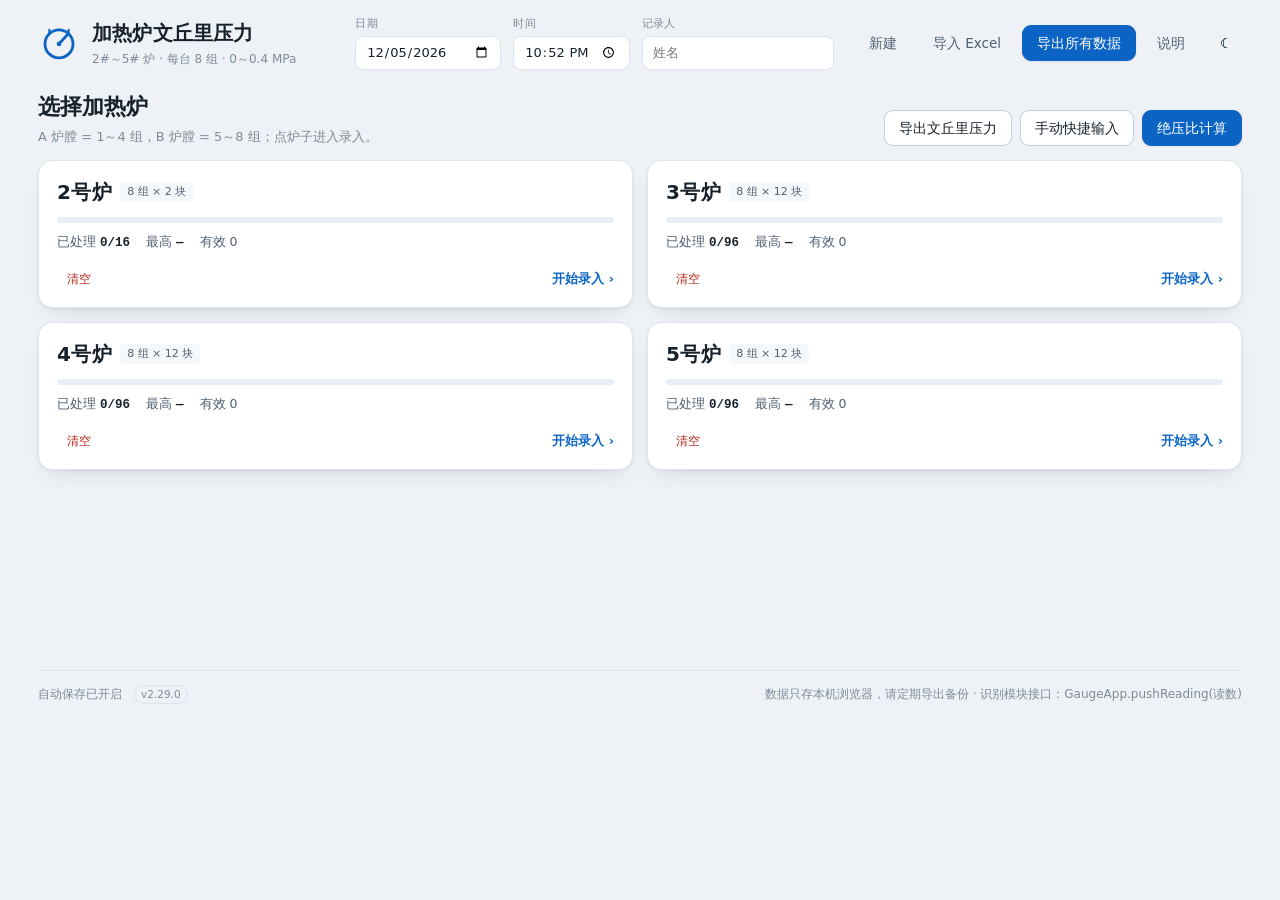
==== commit ba19d637: "refactor: 导出和绝压比页内独立选择炉子" ====
--- a/index.html
+++ b/index.html
@@ -19,7 +19,7 @@
   window.__hvpInstallPrompt = e;
 });
 </script>
-<link rel="stylesheet" href="assets/styles.css?v=2.28.0">
+<link rel="stylesheet" href="assets/styles.css?v=2.29.0">
 </head>
 <body>
 
@@ -67,7 +67,7 @@
 
   <footer class="foot">
     <span id="saveHint">自动保存已开启</span>
-    <span class="foot-version" id="appVersion">v2.28.0</span>
+    <span class="foot-version" id="appVersion">v2.29.0</span>
     <span class="foot-note">数据只存本机浏览器，请定期导出备份 · 识别模块接口：GaugeApp.pushReading(读数)</span>
   </footer>
 
@@ -84,6 +84,7 @@
     </header>
     <div class="dialog-body">
       <p class="hint" id="exportHint"></p>
+      <div class="export-select" id="exportSelect"></div>
       <pre class="export-preview" id="exportPreview" tabindex="-1" autofocus></pre>
       <p class="hint" id="exportNote"></p>
     </div>
@@ -157,7 +158,7 @@
         <li>进炉子页默认暂停，点中间大按钮「开始识别」后才接收识别读数；再点变成「暂停识别」。</li>
         <li>指定起点：点下面组内任意一块表，再点「开始识别」，就从这块开始；识别中点击某格会自动暂停。</li>
         <li>「上一组 / 下一组」在大按钮两侧；下一行是「跳过（送检）」和「剔除本块」。</li>
-        <li><b>日常快捷更新（视觉识别备用）</b>：首页「手动快捷输入」→ 导入页粘贴方式1并解析，或「不导入，直接手动」→ 选炉页始终显示全部 2/3/4/5 号炉，每台有「导出/算绝压比」勾选框和整台/A/B 范围，未勾选不应用、不导出、不进绝压比，没输入行不写入；已导入的正常显示、未导入的虚线显示但也能点 → 单炉页一次改一组，顶部始终可选「整台/A炉膛/B炉膛」，点「下一组」；选炉页应用按钮下方有「导出文丘里压力」「返回主界面」「计算绝压比」；未导入的每组默认 1#、第一组 0.000，没改过的组跟随最近改过的那组；导入半台切整台时，空白组也跟随最近改过的组，被跟随的组会写回；位号和读数用大箭头调，位号旁有滑杆可快速拖动，位号到 1# 按↓回最大，读数到 0.000 按↓按位循环（千分位 0→9 等）；可开「反向输入」；最后「应用到本炉」。只更新最高表，其他表读数保留。</li>
+        <li><b>日常快捷更新（视觉识别备用）</b>：首页「手动快捷输入」→ 导入页粘贴方式1并解析，或「不导入，直接手动」→ 选炉页始终显示全部 2/3/4/5 号炉，每台可选整台/A/B 录入范围；导出和绝压比页面内再勾选参与炉子，默认全部有数据炉子参与；已导入的正常显示、未导入的虚线显示但也能点 → 单炉页一次改一组，顶部始终可选「整台/A炉膛/B炉膛」，点「下一组」；选炉页应用按钮下方有「导出文丘里压力」「返回主界面」「计算绝压比」；未导入的每组默认 1#、第一组 0.000，没改过的组跟随最近改过的那组；导入半台切整台时，空白组也跟随最近改过的组，被跟随的组会写回；位号和读数用大箭头调，位号旁有滑杆可快速拖动，位号到 1# 按↓回最大，读数到 0.000 按↓按位循环（千分位 0→9 等）；可开「反向输入」；最后「应用到本炉」。只更新最高表，其他表读数保留。</li>
         <li>点格子输入读数；<b>回车</b>跳到下一块，<b>方向键</b>按位置跳格，<b>X</b> 剔除当前读数，<b>Esc</b> 退出输入框。</li>
         <li>读数支持全角数字、带单位（0.170 MPa）、逗号小数点。</li>
         <li>识别模块识别到一个读数就调用一次 <code>GaugeApp.pushReading(0.170)</code>，会顺序填入当前识别位置；也可以点「识别填入」粘贴一批结果。</li>
@@ -192,7 +193,7 @@
         <li>手机只传一个文件：用 <code>读表软件_手机版.html</code>，CSS/JS 已内联；只传 <code>index.html</code> 会缺 <code>js/</code>、<code>assets/</code>，页面会空白或没样式。</li>
         <li>直接打开本地文件时，录入、导入导出、绝压比计算都能用；手机浏览器不允许 <code>file://</code> 调用摄像头。</li>
         <li>要实时相机：页面必须在 <code>https://</code> 开头的网址下；<code>file://</code> 和 <code>http://192.168…</code> 都不允许调用摄像头。可把单文件放到 GitHub Pages / Netlify / 公司 HTTPS 服务器，或用 App 包壳；不要用微信/QQ 的文件预览打开。</li>
-        <li>如果还显示旧界面：打开 <code>https://hanhaicangnan99.github.io/heater-venturi-reader/?v=2.28.0</code> 一次，或清除站点缓存；页脚会显示当前版本 <code>v2.28.0</code>。</li>
+        <li>如果还显示旧界面：打开 <code>https://hanhaicangnan99.github.io/heater-venturi-reader/?v=2.29.0</code> 一次，或清除站点缓存；页脚会显示当前版本 <code>v2.29.0</code>。</li>
       </ul>
       <h3>数据</h3>
       <ul>
@@ -209,9 +210,9 @@
 
 <input type="file" id="fileInput" accept=".xlsx,application/vnd.openxmlformats-officedocument.spreadsheetml.sheet,.json,application/json" hidden>
 
-<script src="js/core.js?v=2.28.0"></script>
-<script src="js/xlsx-lite.js?v=2.28.0"></script>
-<script src="js/xlsx-read.js?v=2.28.0"></script>
-<script src="js/app.js?v=2.28.0"></script>
+<script src="js/core.js?v=2.29.0"></script>
+<script src="js/xlsx-lite.js?v=2.29.0"></script>
+<script src="js/xlsx-read.js?v=2.29.0"></script>
+<script src="js/app.js?v=2.29.0"></script>
 </body>
 </html>
--- a/assets/styles.css
+++ b/assets/styles.css
@@ -590,26 +590,11 @@
 .quick-select-controls {
   display: flex;
   align-items: center;
+  justify-content: flex-end;
   gap: 8px;
   flex-wrap: wrap;
   margin-top: 8px;
   padding-right: 78px;
-}
-
-.quick-select-toggle {
-  display: inline-flex;
-  align-items: center;
-  gap: 5px;
-  font-size: 12px;
-  color: var(--text-2);
-  cursor: pointer;
-}
-
-.quick-select-check {
-  width: 17px;
-  height: 17px;
-  accent-color: var(--brand);
-  cursor: pointer;
 }
 
 .quick-select-controls .seg { margin-left: auto; }
@@ -1584,6 +1569,54 @@
 
 .export-preview:focus { outline: none; }
 
+.export-select {
+  margin: 10px 0;
+  padding: 10px 12px;
+  border: 1px solid var(--line);
+  border-radius: 10px;
+  background: var(--surface);
+}
+
+.export-select-head {
+  display: flex;
+  align-items: center;
+  justify-content: space-between;
+  gap: 8px;
+  font-size: 13px;
+}
+
+.export-select-actions {
+  display: flex;
+  gap: 6px;
+}
+
+.export-select-actions .btn {
+  padding: 4px 8px;
+  font-size: 12px;
+}
+
+.export-select-row {
+  display: flex;
+  flex-wrap: wrap;
+  gap: 8px 14px;
+  margin-top: 8px;
+}
+
+.export-select-label {
+  display: inline-flex;
+  align-items: center;
+  gap: 5px;
+  font-size: 13px;
+  cursor: pointer;
+}
+
+.export-select-check {
+  width: 17px;
+  height: 17px;
+  accent-color: var(--brand);
+  cursor: pointer;
+}
+
 /* 导出所有数据：摘要 */
 .export-summary {
   margin: 12px 0;
@@ -1799,6 +1832,39 @@
 /* ---------------------------------------------------------------- 方式1 → 方式2 */
 
 .dialog-foot .left { margin-right: auto; }
+
+.conv-select-actions {
+  display: flex;
+  gap: 6px;
+  flex-wrap: wrap;
+  margin-bottom: 8px;
+}
+
+.conv-select-actions .btn {
+  padding: 4px 8px;
+  font-size: 12px;
+}
+
+.conv-select-row {
+  display: flex;
+  flex-wrap: wrap;
+  gap: 8px 14px;
+}
+
+.conv-select-label {
+  display: inline-flex;
+  align-items: center;
+  gap: 5px;
+  font-size: 13px;
+  cursor: pointer;
+}
+
+.conv-select-check {
+  width: 17px;
+  height: 17px;
+  accent-color: var(--brand);
+  cursor: pointer;
+}
 
 .conv-textarea {
   min-height: 190px;
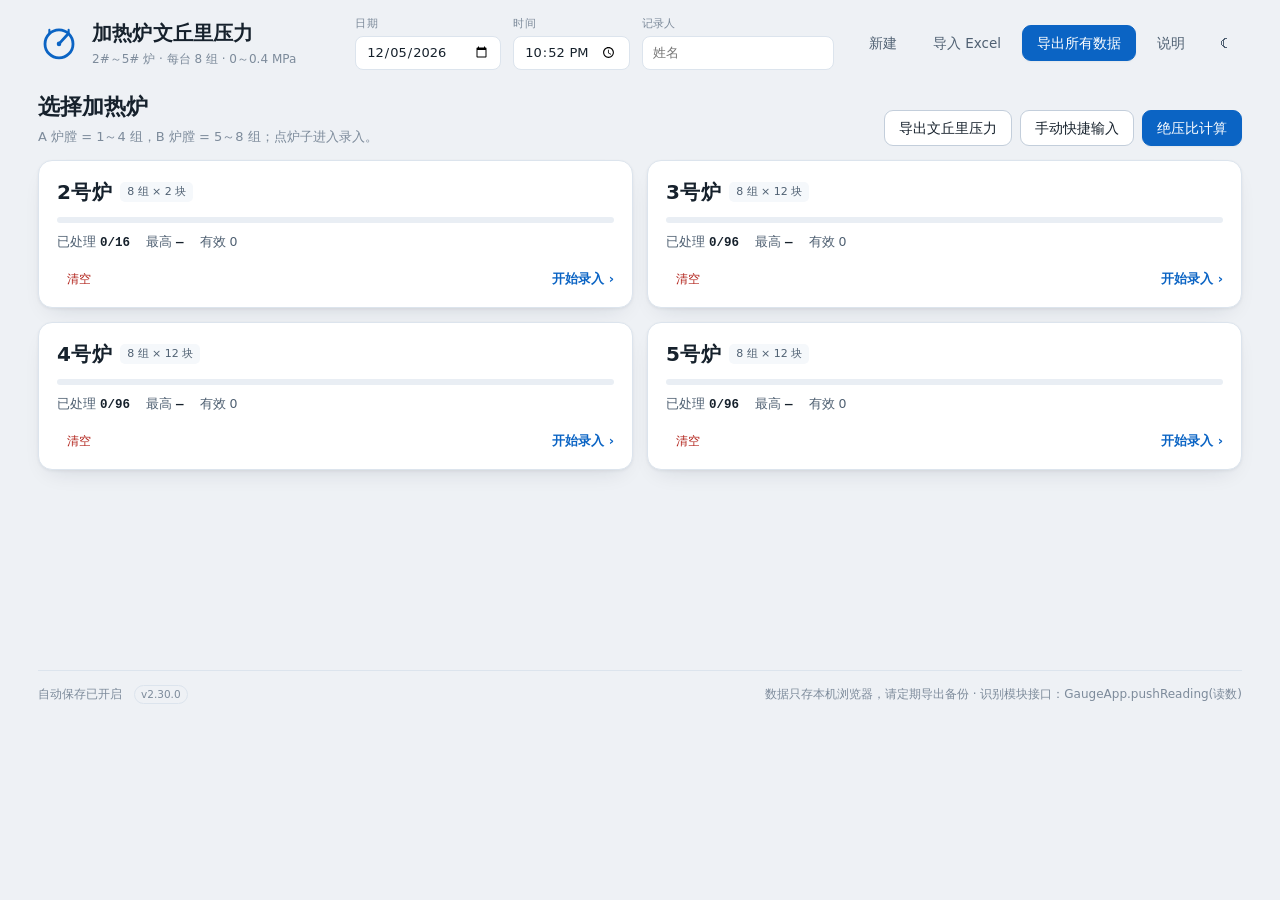
==== commit d8439506: "feat: 导出和绝压比多页选择炉子与炉膛" ====
--- a/index.html
+++ b/index.html
@@ -19,7 +19,7 @@
   window.__hvpInstallPrompt = e;
 });
 </script>
-<link rel="stylesheet" href="assets/styles.css?v=2.29.0">
+<link rel="stylesheet" href="assets/styles.css?v=2.30.0">
 </head>
 <body>
 
@@ -67,7 +67,7 @@
 
   <footer class="foot">
     <span id="saveHint">自动保存已开启</span>
-    <span class="foot-version" id="appVersion">v2.29.0</span>
+    <span class="foot-version" id="appVersion">v2.30.0</span>
     <span class="foot-note">数据只存本机浏览器，请定期导出备份 · 识别模块接口：GaugeApp.pushReading(读数)</span>
   </footer>
 
@@ -158,7 +158,7 @@
         <li>进炉子页默认暂停，点中间大按钮「开始识别」后才接收识别读数；再点变成「暂停识别」。</li>
         <li>指定起点：点下面组内任意一块表，再点「开始识别」，就从这块开始；识别中点击某格会自动暂停。</li>
         <li>「上一组 / 下一组」在大按钮两侧；下一行是「跳过（送检）」和「剔除本块」。</li>
-        <li><b>日常快捷更新（视觉识别备用）</b>：首页「手动快捷输入」→ 导入页粘贴方式1并解析，或「不导入，直接手动」→ 选炉页始终显示全部 2/3/4/5 号炉，每台可选整台/A/B 录入范围；导出和绝压比页面内再勾选参与炉子，默认全部有数据炉子参与；已导入的正常显示、未导入的虚线显示但也能点 → 单炉页一次改一组，顶部始终可选「整台/A炉膛/B炉膛」，点「下一组」；选炉页应用按钮下方有「导出文丘里压力」「返回主界面」「计算绝压比」；未导入的每组默认 1#、第一组 0.000，没改过的组跟随最近改过的那组；导入半台切整台时，空白组也跟随最近改过的组，被跟随的组会写回；位号和读数用大箭头调，位号旁有滑杆可快速拖动，位号到 1# 按↓回最大，读数到 0.000 按↓按位循环（千分位 0→9 等）；可开「反向输入」；最后「应用到本炉」。只更新最高表，其他表读数保留。</li>
+        <li><b>日常快捷更新（视觉识别备用）</b>：首页「手动快捷输入」→ 导入页粘贴方式1并解析，或「不导入，直接手动」→ 选炉页始终显示全部 2/3/4/5 号炉，每台可选整台/A/B 录入范围；导出和绝压比改为多页，先选炉子（4台全列出、不受数据限制、每台可选整台/A/B）再预览/计算；已导入的正常显示、未导入的虚线显示但也能点 → 单炉页一次改一组，顶部始终可选「整台/A炉膛/B炉膛」，点「下一组」；选炉页应用按钮下方有「导出文丘里压力」「返回主界面」「计算绝压比」；未导入的每组默认 1#、第一组 0.000，没改过的组跟随最近改过的那组；导入半台切整台时，空白组也跟随最近改过的组，被跟随的组会写回；位号和读数用大箭头调，位号旁有滑杆可快速拖动，位号到 1# 按↓回最大，读数到 0.000 按↓按位循环（千分位 0→9 等）；可开「反向输入」；最后「应用到本炉」。只更新最高表，其他表读数保留。</li>
         <li>点格子输入读数；<b>回车</b>跳到下一块，<b>方向键</b>按位置跳格，<b>X</b> 剔除当前读数，<b>Esc</b> 退出输入框。</li>
         <li>读数支持全角数字、带单位（0.170 MPa）、逗号小数点。</li>
         <li>识别模块识别到一个读数就调用一次 <code>GaugeApp.pushReading(0.170)</code>，会顺序填入当前识别位置；也可以点「识别填入」粘贴一批结果。</li>
@@ -193,7 +193,7 @@
         <li>手机只传一个文件：用 <code>读表软件_手机版.html</code>，CSS/JS 已内联；只传 <code>index.html</code> 会缺 <code>js/</code>、<code>assets/</code>，页面会空白或没样式。</li>
         <li>直接打开本地文件时，录入、导入导出、绝压比计算都能用；手机浏览器不允许 <code>file://</code> 调用摄像头。</li>
         <li>要实时相机：页面必须在 <code>https://</code> 开头的网址下；<code>file://</code> 和 <code>http://192.168…</code> 都不允许调用摄像头。可把单文件放到 GitHub Pages / Netlify / 公司 HTTPS 服务器，或用 App 包壳；不要用微信/QQ 的文件预览打开。</li>
-        <li>如果还显示旧界面：打开 <code>https://hanhaicangnan99.github.io/heater-venturi-reader/?v=2.29.0</code> 一次，或清除站点缓存；页脚会显示当前版本 <code>v2.29.0</code>。</li>
+        <li>如果还显示旧界面：打开 <code>https://hanhaicangnan99.github.io/heater-venturi-reader/?v=2.30.0</code> 一次，或清除站点缓存；页脚会显示当前版本 <code>v2.30.0</code>。</li>
       </ul>
       <h3>数据</h3>
       <ul>
@@ -210,9 +210,9 @@
 
 <input type="file" id="fileInput" accept=".xlsx,application/vnd.openxmlformats-officedocument.spreadsheetml.sheet,.json,application/json" hidden>
 
-<script src="js/core.js?v=2.29.0"></script>
-<script src="js/xlsx-lite.js?v=2.29.0"></script>
-<script src="js/xlsx-read.js?v=2.29.0"></script>
-<script src="js/app.js?v=2.29.0"></script>
+<script src="js/core.js?v=2.30.0"></script>
+<script src="js/xlsx-lite.js?v=2.30.0"></script>
+<script src="js/xlsx-read.js?v=2.30.0"></script>
+<script src="js/app.js?v=2.30.0"></script>
 </body>
 </html>
--- a/assets/styles.css
+++ b/assets/styles.css
@@ -1617,6 +1617,54 @@
   cursor: pointer;
 }
 
+.pick-tools {
+  display: flex;
+  gap: 6px;
+  flex-wrap: wrap;
+  margin-bottom: 6px;
+}
+
+.pick-row {
+  display: flex;
+  align-items: center;
+  justify-content: space-between;
+  gap: 12px;
+  flex-wrap: wrap;
+  padding: 10px 0;
+  border-bottom: 1px solid var(--line);
+}
+
+.pick-row:last-child { border-bottom: 0; }
+
+.pick-main {
+  display: inline-flex;
+  align-items: center;
+  gap: 8px;
+  font-size: 15px;
+  cursor: pointer;
+}
+
+.pick-check {
+  width: 18px;
+  height: 18px;
+  accent-color: var(--brand);
+  cursor: pointer;
+}
+
+.pick-actions {
+  display: flex;
+  justify-content: flex-end;
+  gap: 8px;
+  flex-wrap: wrap;
+  margin-top: 12px;
+}
+
+.export-page-preview { max-height: 60vh; }
+
+@media (max-width: 640px) {
+  .pick-actions .btn { flex: 1; }
+}
+
 /* 导出所有数据：摘要 */
 .export-summary {
   margin: 12px 0;
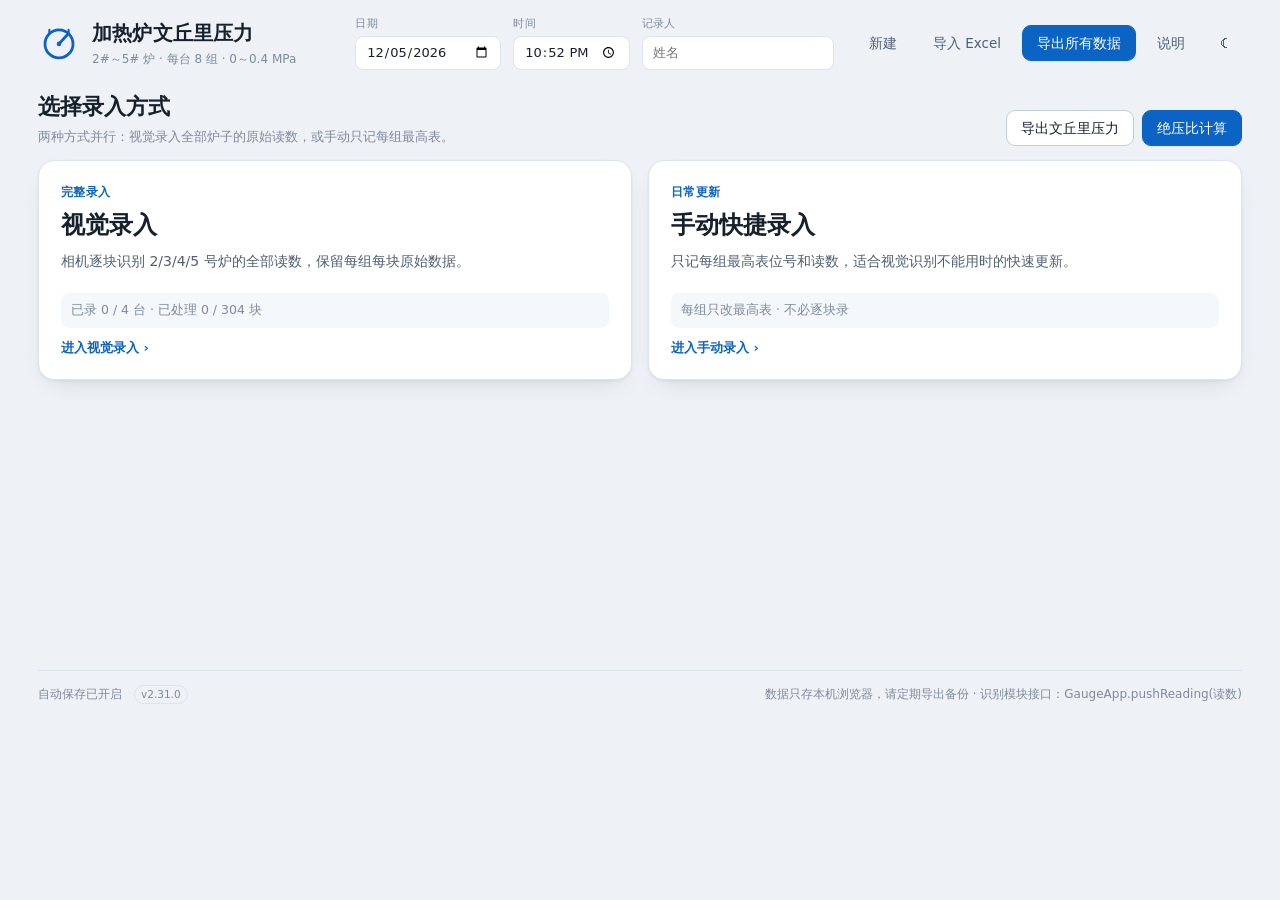
==== commit 31353c27: "feat: 主界面改为视觉和手动两种录入方式" ====
--- a/index.html
+++ b/index.html
@@ -19,7 +19,7 @@
   window.__hvpInstallPrompt = e;
 });
 </script>
-<link rel="stylesheet" href="assets/styles.css?v=2.30.0">
+<link rel="stylesheet" href="assets/styles.css?v=2.31.0">
 </head>
 <body>
 
@@ -67,7 +67,7 @@
 
   <footer class="foot">
     <span id="saveHint">自动保存已开启</span>
-    <span class="foot-version" id="appVersion">v2.30.0</span>
+    <span class="foot-version" id="appVersion">v2.31.0</span>
     <span class="foot-note">数据只存本机浏览器，请定期导出备份 · 识别模块接口：GaugeApp.pushReading(读数)</span>
   </footer>
 
@@ -147,18 +147,19 @@
       <ul>
         <li>顶部填日期、时间、记录人；首页选炉子（2# / 3# / 4# / 5#）→ 逐组录入 → 「下一组」→「完成本炉」回主界面。</li>
         <li>2#～5# 炉都录完后，回主界面点「<b>绝压比计算</b>」，填集合管压力生成方式2。</li>
+        <li>主界面只选两种并行录入方式：<b>视觉录入</b>（进入全部 2/3/4/5 号炉，逐块录原始读数）或<b>手动快捷录入</b>（只记每组最高表）。</li>
         <li>每台炉卡片左下角有「<b>清空</b>」，只清空这一台炉的读数。</li>
         <li>每台炉 8 组：<b>第 1～4 组 = A 炉膛</b>，<b>第 5～8 组 = B 炉膛</b>。右上角可切换「整台 / A炉膛 / B炉膛」，只测半台时选 A 或 B。</li>
         <li>2号炉每组 2 块表（每行一组）；3/4/5号炉每组 12 块表（每行 6 块，两行一组）。</li>
       </ul>
       <h3>录入</h3>
       <ul>
-        <li>单炉页隐藏顶部栏：第一行只显示炉号和炉膛选择，第二行是加宽的返回主界面按钮；手机从页面中间向右划也能返回。</li>
+        <li>单炉页隐藏顶部栏：第一行只显示炉号和炉膛选择，第二行是加宽的返回炉子列表按钮；手机从页面中间向右划也能返回列表。</li>
         <li>单炉页主区域是相机实时画面；手机浏览器需要 HTTPS，没权限时点「打开相机」重试。</li>
         <li>进炉子页默认暂停，点中间大按钮「开始识别」后才接收识别读数；再点变成「暂停识别」。</li>
         <li>指定起点：点下面组内任意一块表，再点「开始识别」，就从这块开始；识别中点击某格会自动暂停。</li>
         <li>「上一组 / 下一组」在大按钮两侧；下一行是「跳过（送检）」和「剔除本块」。</li>
-        <li><b>日常快捷更新（视觉识别备用）</b>：首页「手动快捷输入」→ 导入页粘贴方式1并解析，或「不导入，直接手动」→ 选炉页始终显示全部 2/3/4/5 号炉，每台可选整台/A/B 录入范围；导出和绝压比改为多页，先选炉子（4台全列出、不受数据限制、每台可选整台/A/B）再预览/计算；已导入的正常显示、未导入的虚线显示但也能点 → 单炉页一次改一组，顶部始终可选「整台/A炉膛/B炉膛」，点「下一组」；选炉页应用按钮下方有「导出文丘里压力」「返回主界面」「计算绝压比」；未导入的每组默认 1#、第一组 0.000，没改过的组跟随最近改过的那组；导入半台切整台时，空白组也跟随最近改过的组，被跟随的组会写回；位号和读数用大箭头调，位号旁有滑杆可快速拖动，位号到 1# 按↓回最大，读数到 0.000 按↓按位循环（千分位 0→9 等）；可开「反向输入」；最后「应用到本炉」。只更新最高表，其他表读数保留。</li>
+        <li><b>日常快捷更新（视觉识别备用）</b>：首页「手动快捷录入」→ 导入页粘贴方式1并解析，或「不导入，直接手动」→ 选炉页始终显示全部 2/3/4/5 号炉，每台可选整台/A/B 录入范围；导出和绝压比改为多页，先选炉子（4台全列出、不受数据限制、每台可选整台/A/B）再预览/计算；已导入的正常显示、未导入的虚线显示但也能点 → 单炉页一次改一组，顶部始终可选「整台/A炉膛/B炉膛」，点「下一组」；选炉页应用按钮下方有「导出文丘里压力」「返回主界面」「计算绝压比」；未导入的每组默认 1#、第一组 0.000，没改过的组跟随最近改过的那组；导入半台切整台时，空白组也跟随最近改过的组，被跟随的组会写回；位号和读数用大箭头调，位号旁有滑杆可快速拖动，位号到 1# 按↓回最大，读数到 0.000 按↓按位循环（千分位 0→9 等）；可开「反向输入」；最后「应用到本炉」。只更新最高表，其他表读数保留。</li>
         <li>点格子输入读数；<b>回车</b>跳到下一块，<b>方向键</b>按位置跳格，<b>X</b> 剔除当前读数，<b>Esc</b> 退出输入框。</li>
         <li>读数支持全角数字、带单位（0.170 MPa）、逗号小数点。</li>
         <li>识别模块识别到一个读数就调用一次 <code>GaugeApp.pushReading(0.170)</code>，会顺序填入当前识别位置；也可以点「识别填入」粘贴一批结果。</li>
@@ -193,7 +194,7 @@
         <li>手机只传一个文件：用 <code>读表软件_手机版.html</code>，CSS/JS 已内联；只传 <code>index.html</code> 会缺 <code>js/</code>、<code>assets/</code>，页面会空白或没样式。</li>
         <li>直接打开本地文件时，录入、导入导出、绝压比计算都能用；手机浏览器不允许 <code>file://</code> 调用摄像头。</li>
         <li>要实时相机：页面必须在 <code>https://</code> 开头的网址下；<code>file://</code> 和 <code>http://192.168…</code> 都不允许调用摄像头。可把单文件放到 GitHub Pages / Netlify / 公司 HTTPS 服务器，或用 App 包壳；不要用微信/QQ 的文件预览打开。</li>
-        <li>如果还显示旧界面：打开 <code>https://hanhaicangnan99.github.io/heater-venturi-reader/?v=2.30.0</code> 一次，或清除站点缓存；页脚会显示当前版本 <code>v2.30.0</code>。</li>
+        <li>如果还显示旧界面：打开 <code>https://hanhaicangnan99.github.io/heater-venturi-reader/?v=2.31.0</code> 一次，或清除站点缓存；页脚会显示当前版本 <code>v2.31.0</code>。</li>
       </ul>
       <h3>数据</h3>
       <ul>
@@ -210,9 +211,9 @@
 
 <input type="file" id="fileInput" accept=".xlsx,application/vnd.openxmlformats-officedocument.spreadsheetml.sheet,.json,application/json" hidden>
 
-<script src="js/core.js?v=2.30.0"></script>
-<script src="js/xlsx-lite.js?v=2.30.0"></script>
-<script src="js/xlsx-read.js?v=2.30.0"></script>
-<script src="js/app.js?v=2.30.0"></script>
+<script src="js/core.js?v=2.31.0"></script>
+<script src="js/xlsx-lite.js?v=2.31.0"></script>
+<script src="js/xlsx-read.js?v=2.31.0"></script>
+<script src="js/app.js?v=2.31.0"></script>
 </body>
 </html>
--- a/assets/styles.css
+++ b/assets/styles.css
@@ -830,6 +830,74 @@
 
 /* ---------------------------------------------------------------- 炉子卡片 */
 
+.mode-grid {
+  display: grid;
+  grid-template-columns: repeat(2, minmax(0, 1fr));
+  gap: 16px;
+}
+
+.mode-card {
+  position: relative;
+  display: flex;
+  flex-direction: column;
+  gap: 10px;
+  min-height: 220px;
+  padding: 22px;
+  border: 1px solid var(--line);
+  border-radius: 16px;
+  background: var(--surface);
+  box-shadow: var(--shadow);
+  cursor: pointer;
+  transition: border-color .12s, transform .12s;
+}
+
+.mode-card:hover,
+.mode-card:focus-visible {
+  border-color: var(--brand);
+  transform: translateY(-1px);
+  outline: none;
+}
+
+.mode-kicker {
+  color: var(--brand);
+  font-size: 12px;
+  font-weight: 700;
+  letter-spacing: .04em;
+}
+
+.mode-card h3 {
+  margin: 0;
+  font-size: 24px;
+  line-height: 1.2;
+}
+
+.mode-card p {
+  margin: 0;
+  color: var(--text-2);
+  font-size: 14px;
+  line-height: 1.7;
+}
+
+.mode-status {
+  margin-top: auto;
+  padding: 8px 10px;
+  border-radius: 8px;
+  background: var(--surface-2);
+  color: var(--muted);
+  font-size: 12.5px;
+}
+
+.mode-go {
+  color: var(--brand);
+  font-size: 13px;
+  font-weight: 700;
+}
+
+@media (max-width: 640px) {
+  .mode-grid { grid-template-columns: 1fr; }
+  .mode-card { min-height: 0; padding: 18px; }
+}
+
 .furnace-grid {
   display: grid;
   grid-template-columns: repeat(2, minmax(0, 1fr));
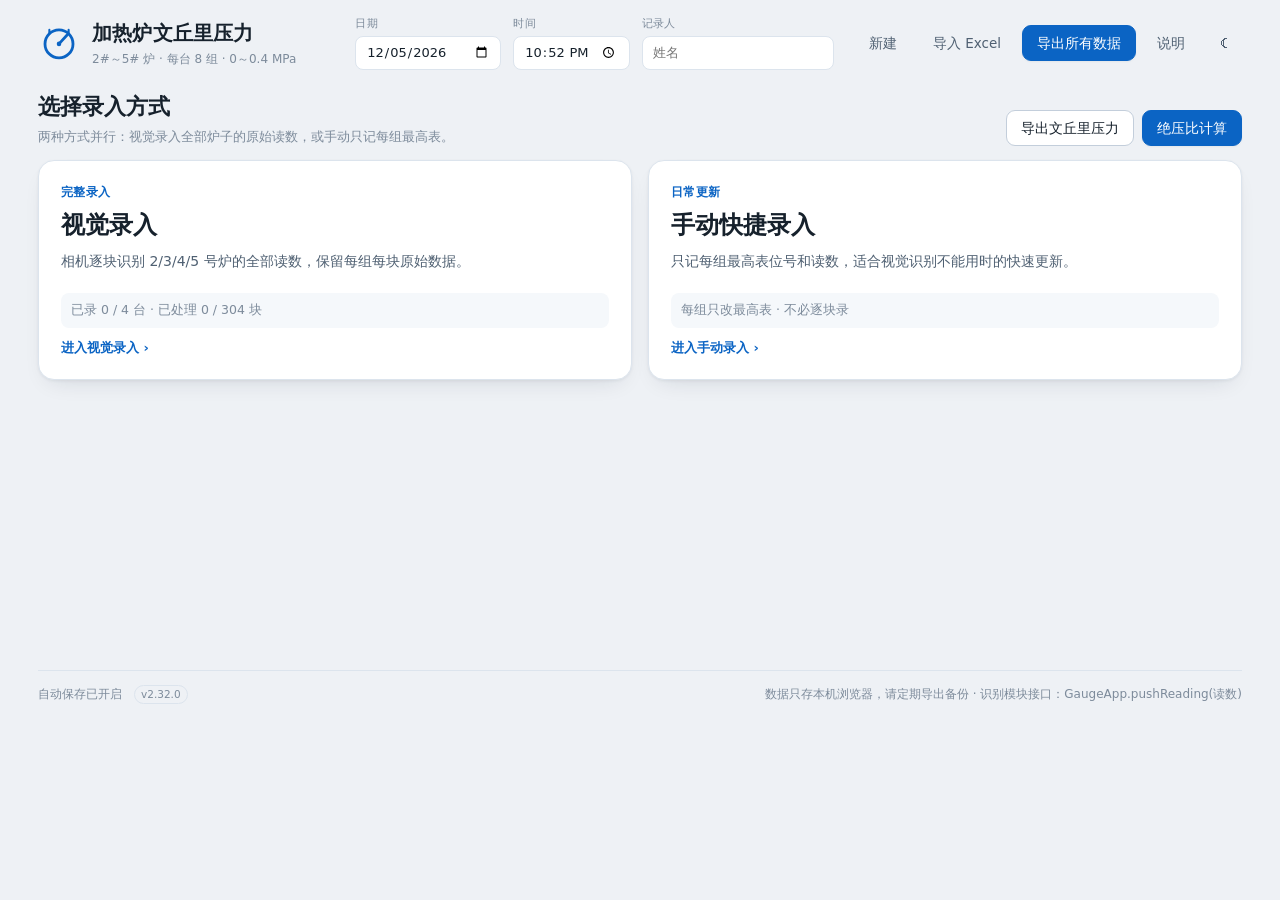
==== commit 5ed1e4a9: "feat: 统一视觉与手动的进度、清空和炉膛选择" ====
--- a/index.html
+++ b/index.html
@@ -19,7 +19,7 @@
   window.__hvpInstallPrompt = e;
 });
 </script>
-<link rel="stylesheet" href="assets/styles.css?v=2.31.0">
+<link rel="stylesheet" href="assets/styles.css?v=2.32.0">
 </head>
 <body>
 
@@ -67,7 +67,7 @@
 
   <footer class="foot">
     <span id="saveHint">自动保存已开启</span>
-    <span class="foot-version" id="appVersion">v2.31.0</span>
+    <span class="foot-version" id="appVersion">v2.32.0</span>
     <span class="foot-note">数据只存本机浏览器，请定期导出备份 · 识别模块接口：GaugeApp.pushReading(读数)</span>
   </footer>
 
@@ -148,6 +148,7 @@
         <li>顶部填日期、时间、记录人；首页选炉子（2# / 3# / 4# / 5#）→ 逐组录入 → 「下一组」→「完成本炉」回主界面。</li>
         <li>2#～5# 炉都录完后，回主界面点「<b>绝压比计算</b>」，填集合管压力生成方式2。</li>
         <li>主界面只选两种并行录入方式：<b>视觉录入</b>（进入全部 2/3/4/5 号炉，逐块录原始读数）或<b>手动快捷录入</b>（只记每组最高表）。</li>
+        <li>视觉炉子列表每台卡片可直接选「整台 / A炉膛 / B炉膛」；每台可单独「清空」，页头有「一键清空所有数据」。</li>
         <li>每台炉卡片左下角有「<b>清空</b>」，只清空这一台炉的读数。</li>
         <li>每台炉 8 组：<b>第 1～4 组 = A 炉膛</b>，<b>第 5～8 组 = B 炉膛</b>。右上角可切换「整台 / A炉膛 / B炉膛」，只测半台时选 A 或 B。</li>
         <li>2号炉每组 2 块表（每行一组）；3/4/5号炉每组 12 块表（每行 6 块，两行一组）。</li>
@@ -159,7 +160,7 @@
         <li>进炉子页默认暂停，点中间大按钮「开始识别」后才接收识别读数；再点变成「暂停识别」。</li>
         <li>指定起点：点下面组内任意一块表，再点「开始识别」，就从这块开始；识别中点击某格会自动暂停。</li>
         <li>「上一组 / 下一组」在大按钮两侧；下一行是「跳过（送检）」和「剔除本块」。</li>
-        <li><b>日常快捷更新（视觉识别备用）</b>：首页「手动快捷录入」→ 导入页粘贴方式1并解析，或「不导入，直接手动」→ 选炉页始终显示全部 2/3/4/5 号炉，每台可选整台/A/B 录入范围；导出和绝压比改为多页，先选炉子（4台全列出、不受数据限制、每台可选整台/A/B）再预览/计算；已导入的正常显示、未导入的虚线显示但也能点 → 单炉页一次改一组，顶部始终可选「整台/A炉膛/B炉膛」，点「下一组」；选炉页应用按钮下方有「导出文丘里压力」「返回主界面」「计算绝压比」；未导入的每组默认 1#、第一组 0.000，没改过的组跟随最近改过的那组；导入半台切整台时，空白组也跟随最近改过的组，被跟随的组会写回；位号和读数用大箭头调，位号旁有滑杆可快速拖动，位号到 1# 按↓回最大，读数到 0.000 按↓按位循环（千分位 0→9 等）；可开「反向输入」；最后「应用到本炉」。只更新最高表，其他表读数保留。</li>
+        <li><b>日常快捷更新（视觉识别备用）</b>：首页「手动快捷录入」→ 导入页粘贴方式1并解析，或「不导入，直接手动」→ 选炉页始终显示全部 2/3/4/5 号炉，每台可选整台/A/B 录入范围；导出和绝压比改为多页，先选炉子（4台全列出、不受数据限制、每台可选整台/A/B）再预览/计算；已导入的正常显示、未导入的虚线显示但也能点 → 单炉页一次改一组，顶部始终可选「整台/A炉膛/B炉膛」，点「下一组」；选炉页显示「已录 X/8 组」，可清空本炉或一键清空所有数据，底部有「导出文丘里压力」「返回主界面」「计算绝压比」；未导入的每组默认 1#、第一组 0.000，没改过的组跟随最近改过的那组；导入半台切整台时，空白组也跟随最近改过的组，被跟随的组会写回；位号和读数用大箭头调，位号旁有滑杆可快速拖动，位号到 1# 按↓回最大，读数到 0.000 按↓按位循环（千分位 0→9 等）；可开「反向输入」；改动立即保存，不需要应用。只更新最高表，其他表读数保留。</li>
         <li>点格子输入读数；<b>回车</b>跳到下一块，<b>方向键</b>按位置跳格，<b>X</b> 剔除当前读数，<b>Esc</b> 退出输入框。</li>
         <li>读数支持全角数字、带单位（0.170 MPa）、逗号小数点。</li>
         <li>识别模块识别到一个读数就调用一次 <code>GaugeApp.pushReading(0.170)</code>，会顺序填入当前识别位置；也可以点「识别填入」粘贴一批结果。</li>
@@ -194,7 +195,7 @@
         <li>手机只传一个文件：用 <code>读表软件_手机版.html</code>，CSS/JS 已内联；只传 <code>index.html</code> 会缺 <code>js/</code>、<code>assets/</code>，页面会空白或没样式。</li>
         <li>直接打开本地文件时，录入、导入导出、绝压比计算都能用；手机浏览器不允许 <code>file://</code> 调用摄像头。</li>
         <li>要实时相机：页面必须在 <code>https://</code> 开头的网址下；<code>file://</code> 和 <code>http://192.168…</code> 都不允许调用摄像头。可把单文件放到 GitHub Pages / Netlify / 公司 HTTPS 服务器，或用 App 包壳；不要用微信/QQ 的文件预览打开。</li>
-        <li>如果还显示旧界面：打开 <code>https://hanhaicangnan99.github.io/heater-venturi-reader/?v=2.31.0</code> 一次，或清除站点缓存；页脚会显示当前版本 <code>v2.31.0</code>。</li>
+        <li>如果还显示旧界面：打开 <code>https://hanhaicangnan99.github.io/heater-venturi-reader/?v=2.32.0</code> 一次，或清除站点缓存；页脚会显示当前版本 <code>v2.32.0</code>。</li>
       </ul>
       <h3>数据</h3>
       <ul>
@@ -211,9 +212,9 @@
 
 <input type="file" id="fileInput" accept=".xlsx,application/vnd.openxmlformats-officedocument.spreadsheetml.sheet,.json,application/json" hidden>
 
-<script src="js/core.js?v=2.31.0"></script>
-<script src="js/xlsx-lite.js?v=2.31.0"></script>
-<script src="js/xlsx-read.js?v=2.31.0"></script>
-<script src="js/app.js?v=2.31.0"></script>
+<script src="js/core.js?v=2.32.0"></script>
+<script src="js/xlsx-lite.js?v=2.32.0"></script>
+<script src="js/xlsx-read.js?v=2.32.0"></script>
+<script src="js/app.js?v=2.32.0"></script>
 </body>
 </html>
--- a/assets/styles.css
+++ b/assets/styles.css
@@ -983,6 +983,8 @@
 
 .fc-clear { color: var(--danger); }
 
+.fc-side { flex: 0 0 auto; }
+
 .fc-go {
   font-size: 13px;
   color: var(--brand);
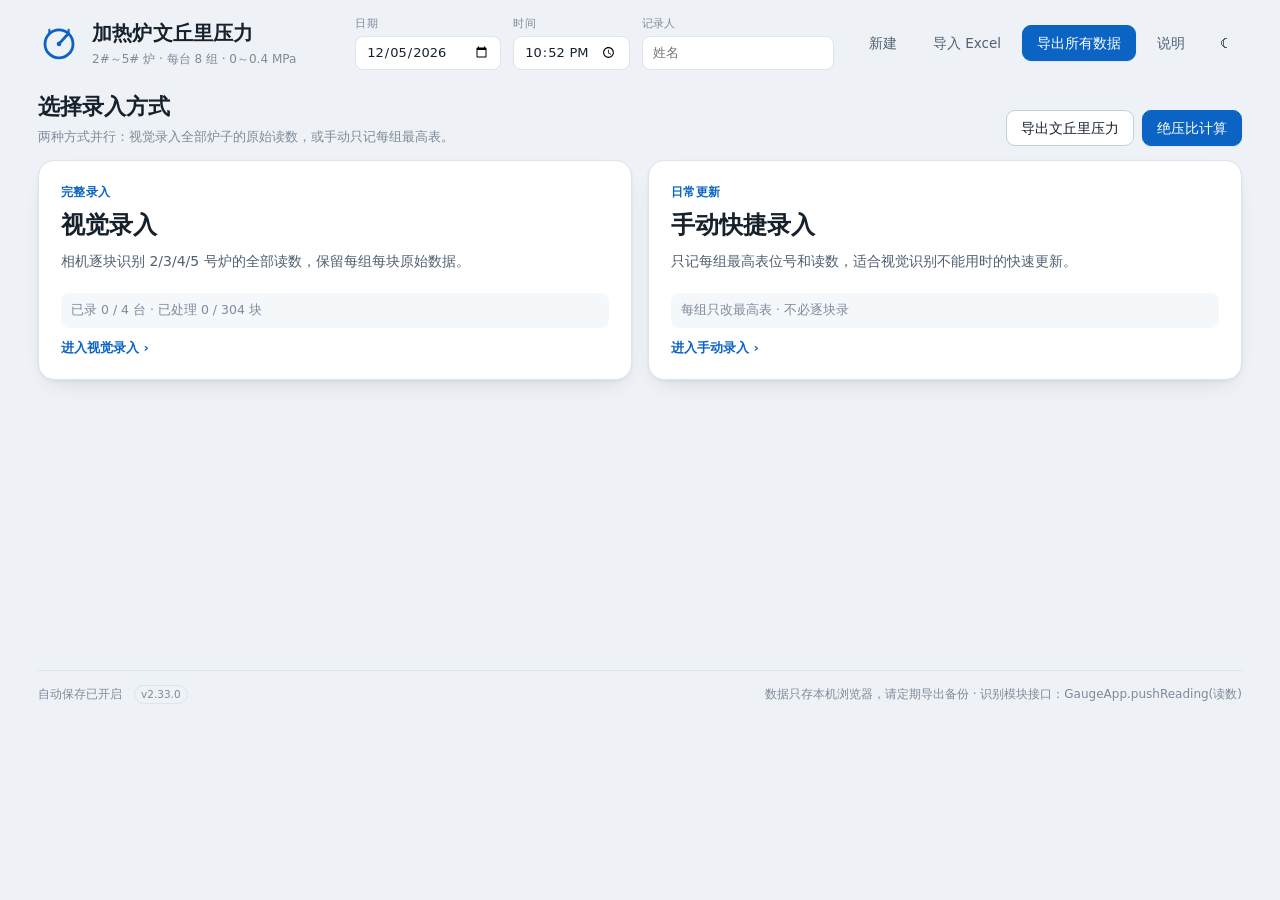
==== commit dcc13ff7: "ui: 统一步骤卡片进度和选择明细" ====
--- a/index.html
+++ b/index.html
@@ -19,7 +19,7 @@
   window.__hvpInstallPrompt = e;
 });
 </script>
-<link rel="stylesheet" href="assets/styles.css?v=2.32.0">
+<link rel="stylesheet" href="assets/styles.css?v=2.33.0">
 </head>
 <body>
 
@@ -67,7 +67,7 @@
 
   <footer class="foot">
     <span id="saveHint">自动保存已开启</span>
-    <span class="foot-version" id="appVersion">v2.32.0</span>
+    <span class="foot-version" id="appVersion">v2.33.0</span>
     <span class="foot-note">数据只存本机浏览器，请定期导出备份 · 识别模块接口：GaugeApp.pushReading(读数)</span>
   </footer>
 
@@ -195,7 +195,7 @@
         <li>手机只传一个文件：用 <code>读表软件_手机版.html</code>，CSS/JS 已内联；只传 <code>index.html</code> 会缺 <code>js/</code>、<code>assets/</code>，页面会空白或没样式。</li>
         <li>直接打开本地文件时，录入、导入导出、绝压比计算都能用；手机浏览器不允许 <code>file://</code> 调用摄像头。</li>
         <li>要实时相机：页面必须在 <code>https://</code> 开头的网址下；<code>file://</code> 和 <code>http://192.168…</code> 都不允许调用摄像头。可把单文件放到 GitHub Pages / Netlify / 公司 HTTPS 服务器，或用 App 包壳；不要用微信/QQ 的文件预览打开。</li>
-        <li>如果还显示旧界面：打开 <code>https://hanhaicangnan99.github.io/heater-venturi-reader/?v=2.32.0</code> 一次，或清除站点缓存；页脚会显示当前版本 <code>v2.32.0</code>。</li>
+        <li>如果还显示旧界面：打开 <code>https://hanhaicangnan99.github.io/heater-venturi-reader/?v=2.33.0</code> 一次，或清除站点缓存；页脚会显示当前版本 <code>v2.33.0</code>。</li>
       </ul>
       <h3>数据</h3>
       <ul>
@@ -212,9 +212,9 @@
 
 <input type="file" id="fileInput" accept=".xlsx,application/vnd.openxmlformats-officedocument.spreadsheetml.sheet,.json,application/json" hidden>
 
-<script src="js/core.js?v=2.32.0"></script>
-<script src="js/xlsx-lite.js?v=2.32.0"></script>
-<script src="js/xlsx-read.js?v=2.32.0"></script>
-<script src="js/app.js?v=2.32.0"></script>
+<script src="js/core.js?v=2.33.0"></script>
+<script src="js/xlsx-lite.js?v=2.33.0"></script>
+<script src="js/xlsx-read.js?v=2.33.0"></script>
+<script src="js/app.js?v=2.33.0"></script>
 </body>
 </html>
--- a/assets/styles.css
+++ b/assets/styles.css
@@ -1721,6 +1721,11 @@
   cursor: pointer;
 }
 
+.pick-progress {
+  color: var(--muted);
+  font-size: 12px;
+}
+
 .pick-actions {
   display: flex;
   justify-content: flex-end;
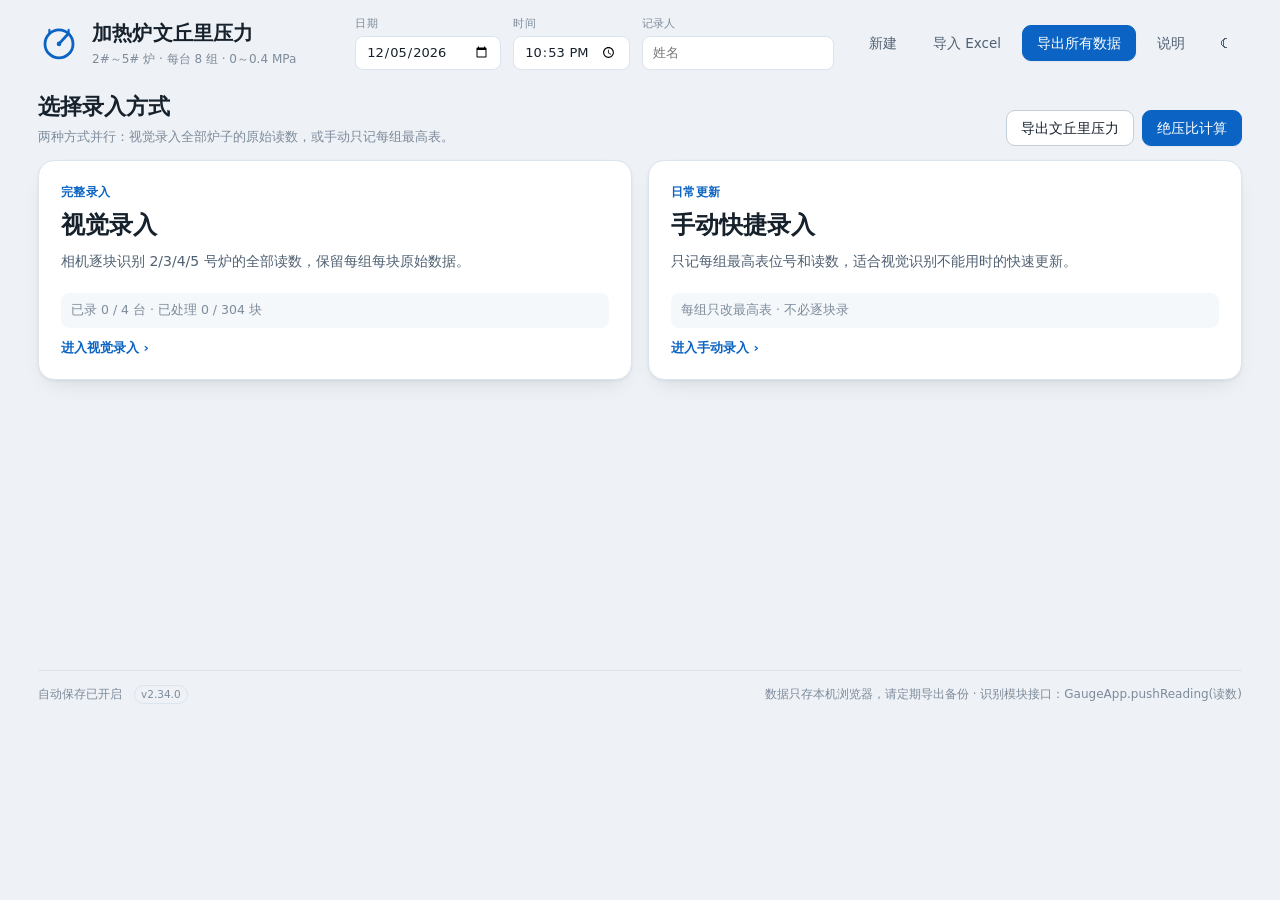
==== commit 24bc432b: "fix: 未解析的粘贴修改不再覆盖绝压比数据" ====
--- a/index.html
+++ b/index.html
@@ -19,7 +19,7 @@
   window.__hvpInstallPrompt = e;
 });
 </script>
-<link rel="stylesheet" href="assets/styles.css?v=2.33.0">
+<link rel="stylesheet" href="assets/styles.css?v=2.34.0">
 </head>
 <body>
 
@@ -67,7 +67,7 @@
 
   <footer class="foot">
     <span id="saveHint">自动保存已开启</span>
-    <span class="foot-version" id="appVersion">v2.33.0</span>
+    <span class="foot-version" id="appVersion">v2.34.0</span>
     <span class="foot-note">数据只存本机浏览器，请定期导出备份 · 识别模块接口：GaugeApp.pushReading(读数)</span>
   </footer>
 
@@ -195,7 +195,7 @@
         <li>手机只传一个文件：用 <code>读表软件_手机版.html</code>，CSS/JS 已内联；只传 <code>index.html</code> 会缺 <code>js/</code>、<code>assets/</code>，页面会空白或没样式。</li>
         <li>直接打开本地文件时，录入、导入导出、绝压比计算都能用；手机浏览器不允许 <code>file://</code> 调用摄像头。</li>
         <li>要实时相机：页面必须在 <code>https://</code> 开头的网址下；<code>file://</code> 和 <code>http://192.168…</code> 都不允许调用摄像头。可把单文件放到 GitHub Pages / Netlify / 公司 HTTPS 服务器，或用 App 包壳；不要用微信/QQ 的文件预览打开。</li>
-        <li>如果还显示旧界面：打开 <code>https://hanhaicangnan99.github.io/heater-venturi-reader/?v=2.33.0</code> 一次，或清除站点缓存；页脚会显示当前版本 <code>v2.33.0</code>。</li>
+        <li>如果还显示旧界面：打开 <code>https://hanhaicangnan99.github.io/heater-venturi-reader/?v=2.34.0</code> 一次，或清除站点缓存；页脚会显示当前版本 <code>v2.34.0</code>。</li>
       </ul>
       <h3>数据</h3>
       <ul>
@@ -212,9 +212,9 @@
 
 <input type="file" id="fileInput" accept=".xlsx,application/vnd.openxmlformats-officedocument.spreadsheetml.sheet,.json,application/json" hidden>
 
-<script src="js/core.js?v=2.33.0"></script>
-<script src="js/xlsx-lite.js?v=2.33.0"></script>
-<script src="js/xlsx-read.js?v=2.33.0"></script>
-<script src="js/app.js?v=2.33.0"></script>
+<script src="js/core.js?v=2.34.0"></script>
+<script src="js/xlsx-lite.js?v=2.34.0"></script>
+<script src="js/xlsx-read.js?v=2.34.0"></script>
+<script src="js/app.js?v=2.34.0"></script>
 </body>
 </html>
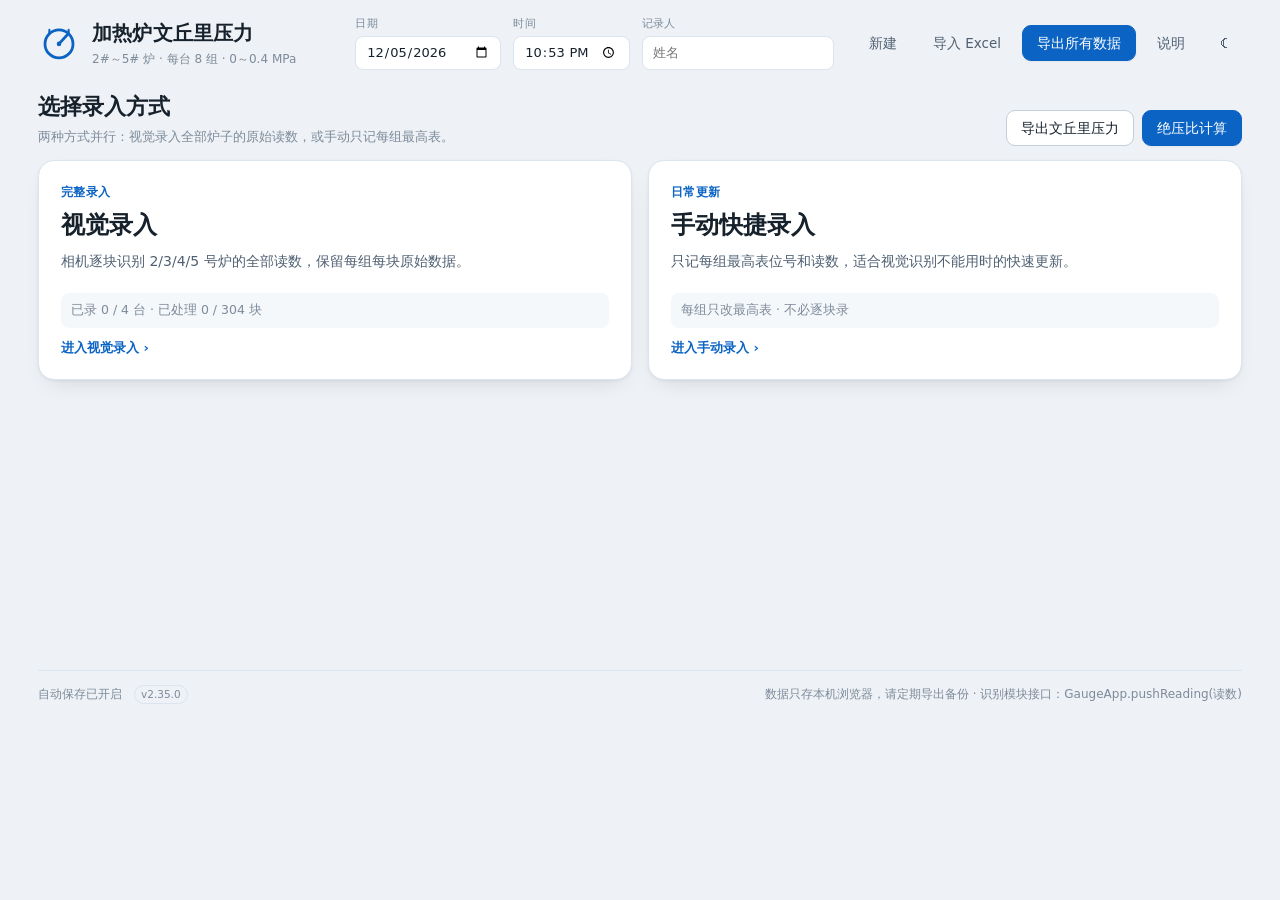
==== commit b245e94c: "fix: 重进手动模式不再恢复旧粘贴文本" ====
--- a/index.html
+++ b/index.html
@@ -19,7 +19,7 @@
   window.__hvpInstallPrompt = e;
 });
 </script>
-<link rel="stylesheet" href="assets/styles.css?v=2.34.0">
+<link rel="stylesheet" href="assets/styles.css?v=2.35.0">
 </head>
 <body>
 
@@ -67,7 +67,7 @@
 
   <footer class="foot">
     <span id="saveHint">自动保存已开启</span>
-    <span class="foot-version" id="appVersion">v2.34.0</span>
+    <span class="foot-version" id="appVersion">v2.35.0</span>
     <span class="foot-note">数据只存本机浏览器，请定期导出备份 · 识别模块接口：GaugeApp.pushReading(读数)</span>
   </footer>
 
@@ -195,7 +195,7 @@
         <li>手机只传一个文件：用 <code>读表软件_手机版.html</code>，CSS/JS 已内联；只传 <code>index.html</code> 会缺 <code>js/</code>、<code>assets/</code>，页面会空白或没样式。</li>
         <li>直接打开本地文件时，录入、导入导出、绝压比计算都能用；手机浏览器不允许 <code>file://</code> 调用摄像头。</li>
         <li>要实时相机：页面必须在 <code>https://</code> 开头的网址下；<code>file://</code> 和 <code>http://192.168…</code> 都不允许调用摄像头。可把单文件放到 GitHub Pages / Netlify / 公司 HTTPS 服务器，或用 App 包壳；不要用微信/QQ 的文件预览打开。</li>
-        <li>如果还显示旧界面：打开 <code>https://hanhaicangnan99.github.io/heater-venturi-reader/?v=2.34.0</code> 一次，或清除站点缓存；页脚会显示当前版本 <code>v2.34.0</code>。</li>
+        <li>如果还显示旧界面：打开 <code>https://hanhaicangnan99.github.io/heater-venturi-reader/?v=2.35.0</code> 一次，或清除站点缓存；页脚会显示当前版本 <code>v2.35.0</code>。</li>
       </ul>
       <h3>数据</h3>
       <ul>
@@ -212,9 +212,9 @@
 
 <input type="file" id="fileInput" accept=".xlsx,application/vnd.openxmlformats-officedocument.spreadsheetml.sheet,.json,application/json" hidden>
 
-<script src="js/core.js?v=2.34.0"></script>
-<script src="js/xlsx-lite.js?v=2.34.0"></script>
-<script src="js/xlsx-read.js?v=2.34.0"></script>
-<script src="js/app.js?v=2.34.0"></script>
+<script src="js/core.js?v=2.35.0"></script>
+<script src="js/xlsx-lite.js?v=2.35.0"></script>
+<script src="js/xlsx-read.js?v=2.35.0"></script>
+<script src="js/app.js?v=2.35.0"></script>
 </body>
 </html>
